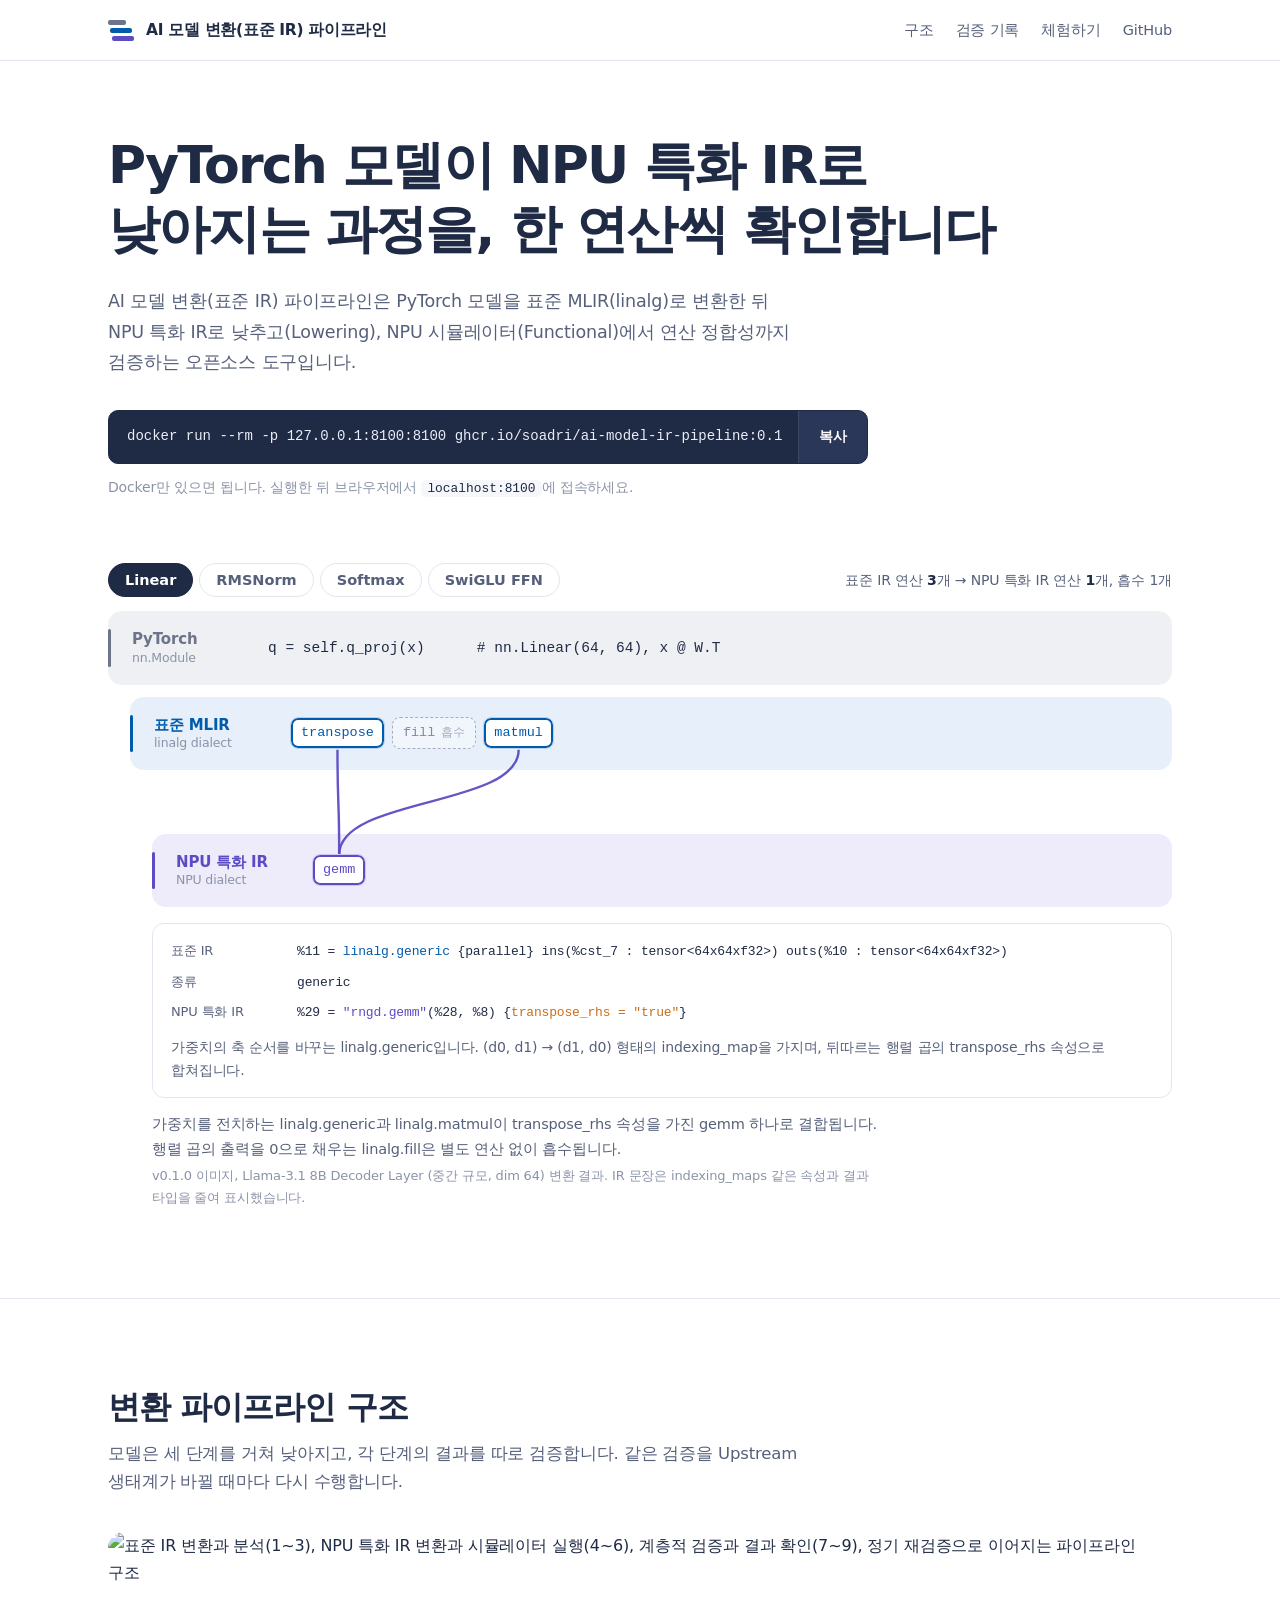
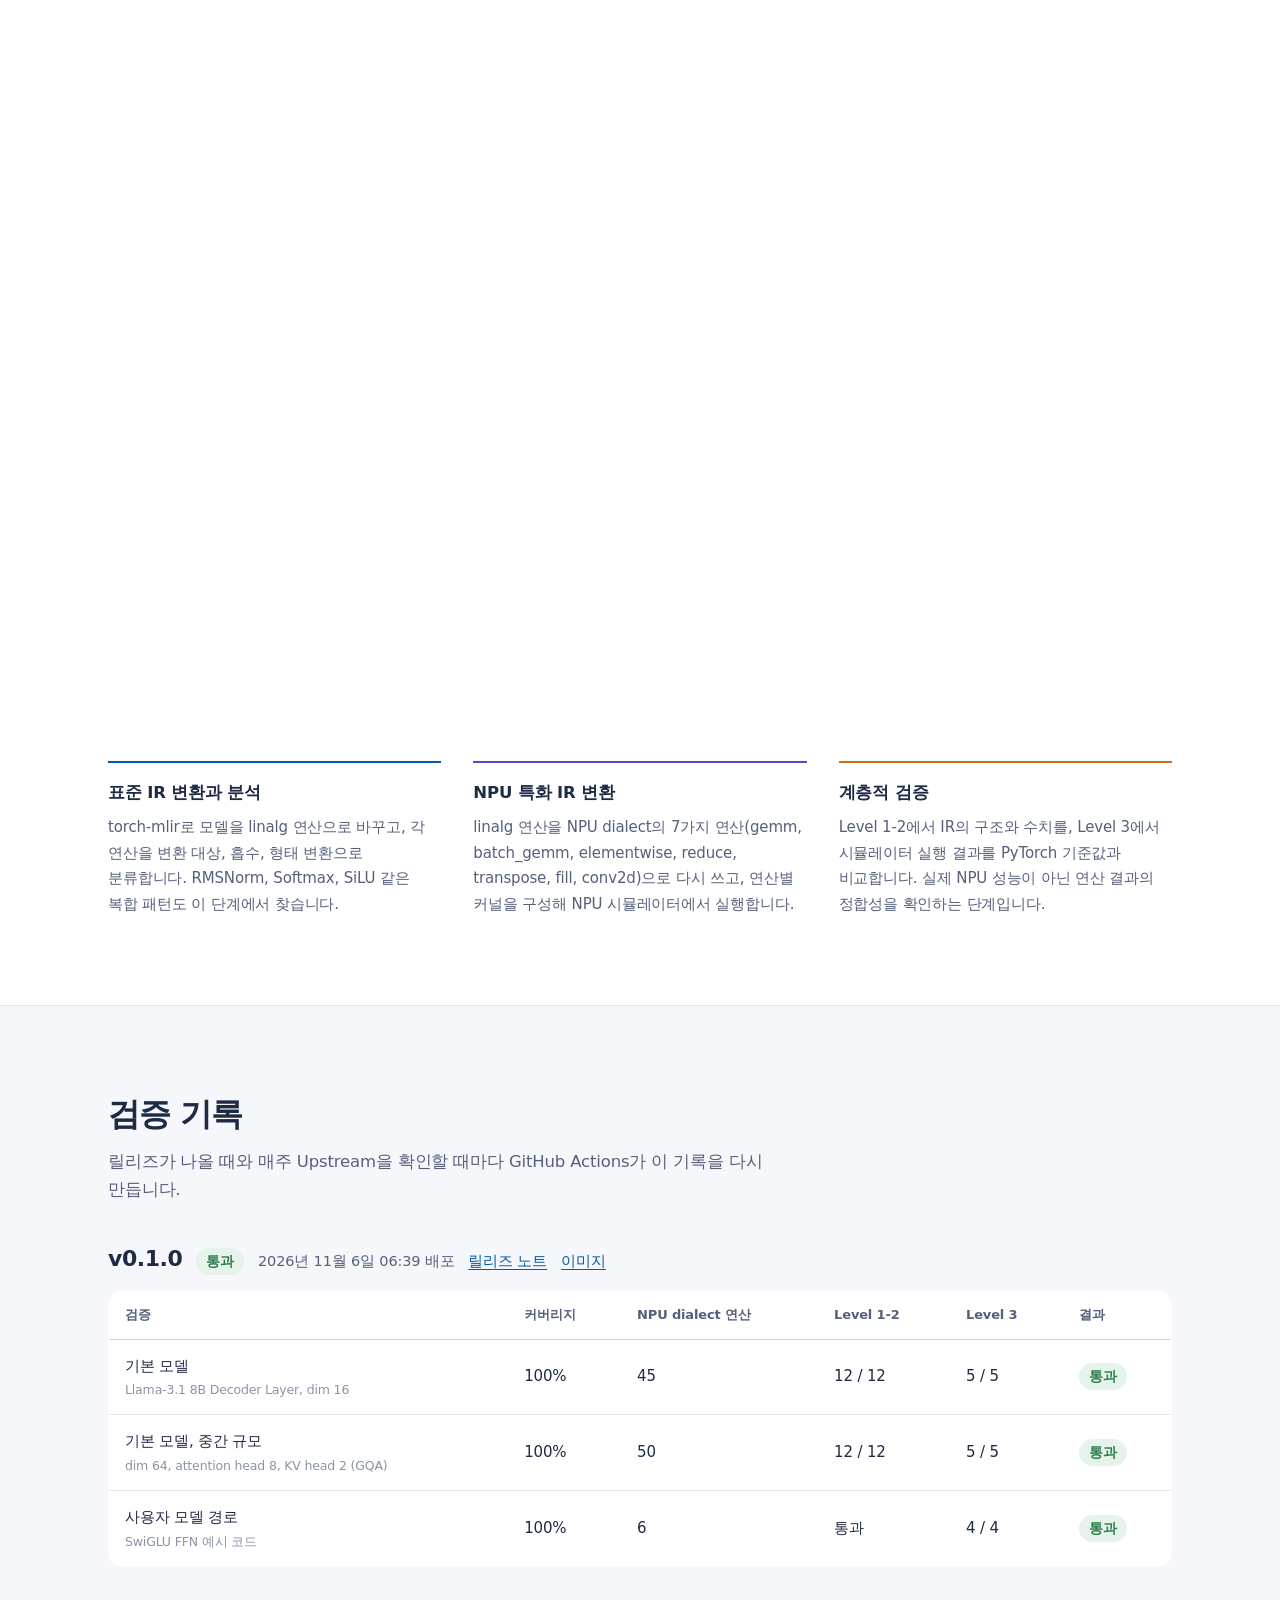
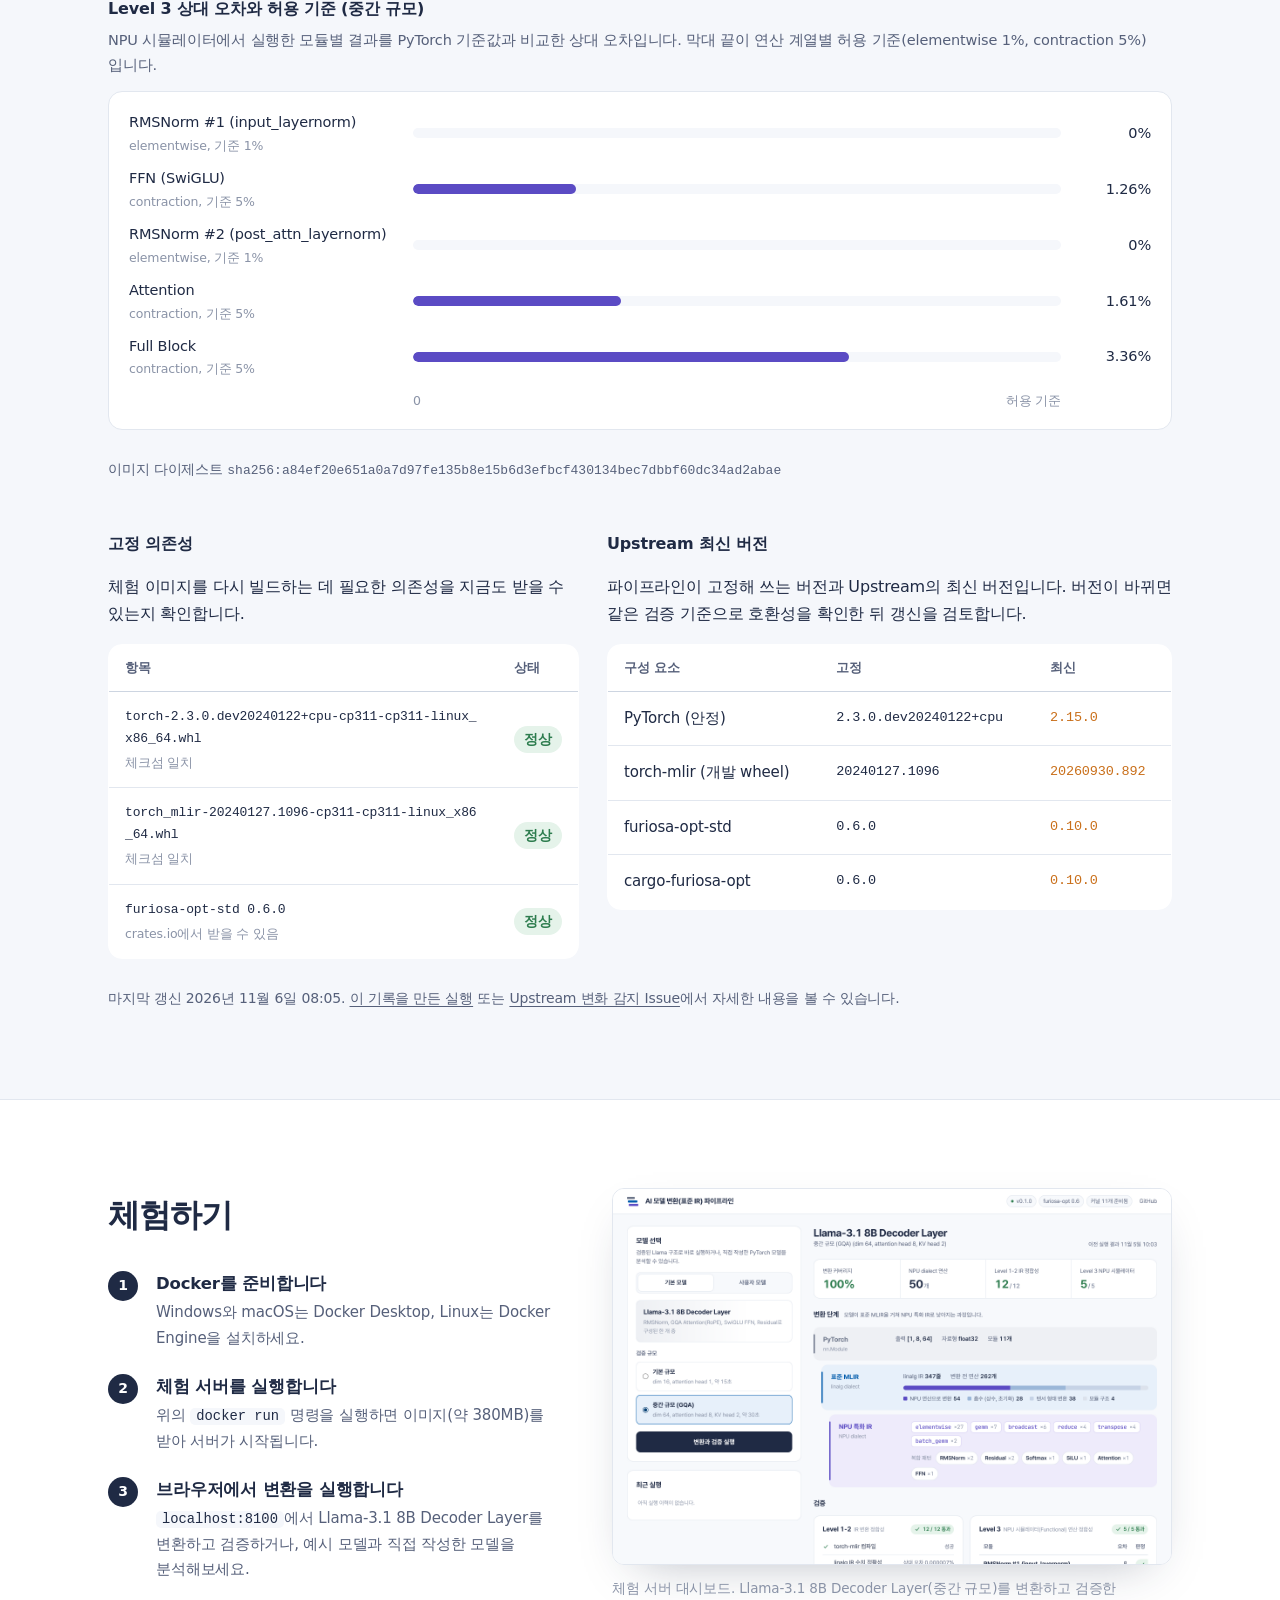
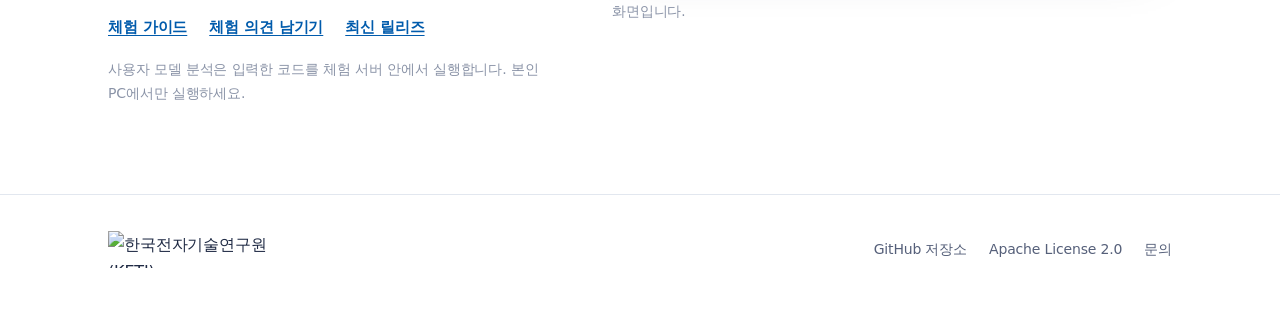
==== site/index.html @ 4dca3ca9 "소개 페이지: 변환 예시, 검증 기록 자동 갱신, Pages 배포 워크플로" ====
<!doctype html>
<html lang="ko">
<head>
  <meta charset="utf-8">
  <meta name="viewport" content="width=device-width, initial-scale=1">
  <title>AI 모델 변환(표준 IR) 파이프라인</title>
  <meta name="description" content="PyTorch 모델을 표준 MLIR을 거쳐 NPU 특화 IR로 낮추고(Lowering), NPU 시뮬레이터에서 연산 정합성까지 검증하는 오픈소스 파이프라인">
  <meta property="og:title" content="AI 모델 변환(표준 IR) 파이프라인">
  <meta property="og:description" content="PyTorch 모델이 NPU 특화 IR로 낮아지는 과정을, 한 연산씩 확인합니다.">
  <meta property="og:image" content="https://soadri.github.io/ai-model-ir-pipeline/assets/social-preview.png">
  <meta property="og:type" content="website">
  <link rel="icon" href="data:image/svg+xml,%3Csvg xmlns='http://www.w3.org/2000/svg' viewBox='0 0 32 32'%3E%3Crect x='3' y='6' width='20' height='5' rx='2' fill='%236B7488'/%3E%3Crect x='6' y='14' width='22' height='5' rx='2' fill='%23005BAC'/%3E%3Crect x='9' y='22' width='20' height='5' rx='2' fill='%235B4BC4'/%3E%3C/svg%3E">
  <link rel="stylesheet" href="site.css">
  <script type="module" src="site.js"></script>
</head>
<body>
  <a class="skip" href="#main">본문으로 건너뛰기</a>

  <header class="top">
    <div class="wrap top-in">
      <a class="brand" href="./" aria-label="AI 모델 변환(표준 IR) 파이프라인 첫 화면">
        <span class="mark" aria-hidden="true"><i></i><i></i><i></i></span>
        <span>AI 모델 변환(표준 IR) 파이프라인</span>
      </a>
      <nav aria-label="페이지 구성">
        <a href="#pipeline">구조</a>
        <a href="#record">검증 기록</a>
        <a href="#try">체험하기</a>
        <a href="https://github.com/soadri/ai-model-ir-pipeline">GitHub</a>
      </nav>
    </div>
  </header>

  <main id="main">
    <!-- 첫 화면 -->
    <section class="hero">
      <div class="wrap">
        <h1>PyTorch 모델이 NPU 특화 IR로<br class="br-wide"> 낮아지는 과정을, 한 연산씩 확인합니다</h1>
        <p class="lead">
          AI 모델 변환(표준 IR) 파이프라인은 PyTorch 모델을 표준 MLIR(linalg)로 변환한 뒤 NPU 특화 IR로 낮추고(Lowering),
          NPU 시뮬레이터(Functional)에서 연산 정합성까지 검증하는 오픈소스 도구입니다.
        </p>
        <div class="cmd" role="group" aria-label="체험 서버 실행 명령">
          <code id="run-cmd">docker run --rm -p 127.0.0.1:8100:8100 ghcr.io/soadri/ai-model-ir-pipeline:0.1</code>
          <button type="button" class="copy" data-copy="run-cmd">복사</button>
        </div>
        <p class="hint">Docker만 있으면 됩니다. 실행한 뒤 브라우저에서 <code>localhost:8100</code>에 접속하세요.</p>

        <figure class="lens" id="lens" aria-labelledby="lens-caption">
          <div class="lens-bar">
            <div class="lens-tabs" role="tablist" aria-label="변환 예시"></div>
            <span class="lens-count" aria-live="polite"></span>
          </div>
          <div class="stratum slate">
            <div class="s-name">PyTorch<small>nn.Module</small></div>
            <pre class="s-code" id="lens-pytorch"></pre>
          </div>
          <div class="pair">
            <div class="stratum blue">
              <div class="s-name">표준 MLIR<small>linalg dialect</small></div>
              <div class="chips" id="lens-linalg"></div>
            </div>
            <svg class="links" id="lens-links" aria-hidden="true"></svg>
            <div class="stratum violet">
              <div class="s-name">NPU 특화 IR<small>NPU dialect</small></div>
              <div class="chips" id="lens-npu"></div>
            </div>
          </div>
          <div class="detail" id="lens-detail" aria-live="polite"></div>
          <figcaption id="lens-caption">
            <span id="lens-note"></span>
            <span class="source" id="lens-source"></span>
          </figcaption>
        </figure>
      </div>
    </section>

    <!-- 구조 -->
    <section class="band" id="pipeline">
      <div class="wrap">
        <div class="head">
          <h2>변환 파이프라인 구조</h2>
          <p>모델은 세 단계를 거쳐 낮아지고, 각 단계의 결과를 따로 검증합니다. 같은 검증을 Upstream 생태계가 바뀔 때마다 다시 수행합니다.</p>
        </div>
        <img class="arch" src="assets/architecture.svg" width="1200" height="890"
             alt="표준 IR 변환과 분석(1~3), NPU 특화 IR 변환과 시뮬레이터 실행(4~6), 계층적 검증과 결과 확인(7~9), 정기 재검증으로 이어지는 파이프라인 구조">
        <dl class="steps3">
          <div>
            <dt>표준 IR 변환과 분석</dt>
            <dd>torch-mlir로 모델을 linalg 연산으로 바꾸고, 각 연산을 변환 대상, 흡수, 형태 변환으로 분류합니다. RMSNorm, Softmax, SiLU 같은 복합 패턴도 이 단계에서 찾습니다.</dd>
          </div>
          <div>
            <dt>NPU 특화 IR 변환</dt>
            <dd>linalg 연산을 NPU dialect의 7가지 연산(gemm, batch_gemm, elementwise, reduce, transpose, fill, conv2d)으로 다시 쓰고, 연산별 커널을 구성해 NPU 시뮬레이터에서 실행합니다.</dd>
          </div>
          <div>
            <dt>계층적 검증</dt>
            <dd>Level 1-2에서 IR의 구조와 수치를, Level 3에서 시뮬레이터 실행 결과를 PyTorch 기준값과 비교합니다. 실제 NPU 성능이 아닌 연산 결과의 정합성을 확인하는 단계입니다.</dd>
          </div>
        </dl>
      </div>
    </section>

    <!-- 검증 기록 -->
    <section class="band record" id="record">
      <div class="wrap">
        <div class="head">
          <h2>검증 기록</h2>
          <p id="record-intro">릴리즈가 나올 때와 매주 Upstream을 확인할 때마다 GitHub Actions가 이 기록을 다시 만듭니다.</p>
        </div>
        <div id="record-body"><p class="loading">검증 기록을 불러오는 중입니다.</p></div>
      </div>
    </section>

    <!-- 체험하기 -->
    <section class="band" id="try">
      <div class="wrap try">
        <div class="try-text">
          <h2>체험하기</h2>
          <ol class="howto">
            <li>
              <b>Docker를 준비합니다</b>
              <span>Windows와 macOS는 Docker Desktop, Linux는 Docker Engine을 설치하세요.</span>
            </li>
            <li>
              <b>체험 서버를 실행합니다</b>
              <span>위의 <code>docker run</code> 명령을 실행하면 이미지(약 380MB)를 받아 서버가 시작됩니다.</span>
            </li>
            <li>
              <b>브라우저에서 변환을 실행합니다</b>
              <span><code>localhost:8100</code>에서 Llama-3.1 8B Decoder Layer를 변환하고 검증하거나, 예시 모델과 직접 작성한 모델을 분석해보세요.</span>
            </li>
          </ol>
          <p class="links-row">
            <a href="https://github.com/soadri/ai-model-ir-pipeline/blob/main/docs/GUIDE.md">체험 가이드</a>
            <a href="https://github.com/soadri/ai-model-ir-pipeline/issues/new?template=feedback.yml">체험 의견 남기기</a>
            <a href="https://github.com/soadri/ai-model-ir-pipeline/releases/latest">최신 릴리즈</a>
          </p>
          <p class="note">사용자 모델 분석은 입력한 코드를 체험 서버 안에서 실행합니다. 본인 PC에서만 실행하세요.</p>
        </div>
        <figure class="shot">
          <img src="assets/dashboard.png" width="1280" height="860" loading="lazy"
               alt="체험 서버 대시보드: Llama-3.1 8B Decoder Layer 변환 결과와 Level 1-2, Level 3 검증 결과">
          <figcaption>체험 서버 대시보드. Llama-3.1 8B Decoder Layer(중간 규모)를 변환하고 검증한 화면입니다.</figcaption>
        </figure>
      </div>
    </section>
  </main>

  <footer class="foot">
    <div class="wrap foot-in">
      <img src="assets/keti-logo.png" width="180" height="42" alt="한국전자기술연구원(KETI)">
      <p>
        <a href="https://github.com/soadri/ai-model-ir-pipeline">GitHub 저장소</a>
        <a href="https://github.com/soadri/ai-model-ir-pipeline/blob/main/LICENSE">Apache License 2.0</a>
        <a href="https://github.com/soadri/ai-model-ir-pipeline/issues">문의</a>
      </p>
    </div>
  </footer>
</body>
</html>
---- site/site.css ----
/* AI 모델 변환(표준 IR) 파이프라인 — 소개 페이지
   색 체계는 README 배너·구조도·대시보드와 같습니다.
   PyTorch: slate / 표준 MLIR: blue / NPU 특화 IR: violet / 강조·검증: amber */

@font-face {
  font-family: "Pretendard";
  src: url("fonts/PretendardVariable.woff2") format("woff2-variations");
  font-weight: 100 900;
  font-display: swap;
}
@font-face {
  font-family: "JetBrains Mono";
  src: url("fonts/jetbrains-mono-latin-400-normal.woff2") format("woff2");
  font-weight: 400;
  font-display: swap;
}
@font-face {
  font-family: "JetBrains Mono";
  src: url("fonts/jetbrains-mono-latin-500-normal.woff2") format("woff2");
  font-weight: 500;
  font-display: swap;
}

:root {
  --paper: #FFFFFF;
  --wash: #F5F7FB;
  --line: #E2E7EF;
  --line-2: #CDD5E1;
  --ink: #1F2A44;
  --sub: #56607A;
  --muted: #8A93A7;

  --slate: #6B7488;   --slate-t: #EEF0F4;
  --blue: #005BAC;    --blue-t: #E7F0FA;   --blue-l: #B9D1EC;
  --violet: #5B4BC4;  --violet-t: #EEEBFB; --violet-l: #CEC6F3;
  --amber: #C96F1A;   --amber-t: #FBEBDA;
  --green: #2E7D4F;   --green-t: #E5F3EA;
  --red: #B42318;     --red-t: #FDECEA;

  --sans: "Pretendard", "Apple SD Gothic Neo", "Malgun Gothic", "Noto Sans KR", system-ui, sans-serif;
  --mono: "JetBrains Mono", ui-monospace, "SF Mono", Menlo, Consolas, monospace;

  --wrap: 1120px;
}

* { box-sizing: border-box; }
html { scroll-behavior: smooth; -webkit-text-size-adjust: 100%; }
@media (prefers-reduced-motion: reduce) { html { scroll-behavior: auto; } }
body {
  margin: 0;
  background: var(--paper);
  color: var(--ink);
  font: 400 16px/1.7 var(--sans);
  letter-spacing: -0.01em;
  word-break: keep-all;
}
code, pre { font-family: var(--mono); letter-spacing: 0; word-break: normal; }
a { color: var(--blue); text-underline-offset: 3px; }
:focus-visible { outline: 2px solid var(--blue); outline-offset: 3px; border-radius: 4px; }
img { max-width: 100%; height: auto; }

.wrap { max-width: var(--wrap); margin: 0 auto; padding: 0 28px; }
.skip { position: absolute; left: -999px; top: 8px; background: var(--ink); color: #fff; padding: 8px 12px; border-radius: 6px; z-index: 10; }
.skip:focus { left: 12px; }

/* ── 상단 ─────────────────────────────────────────────────────── */
.top { position: sticky; top: 0; z-index: 5; background: rgba(255, 255, 255, .92); backdrop-filter: blur(8px); border-bottom: 1px solid var(--line); }
.top-in { display: flex; align-items: center; justify-content: space-between; gap: 20px; height: 60px; }
.brand { display: flex; align-items: center; gap: 12px; color: var(--ink); text-decoration: none; font-weight: 700; font-size: 15.5px; letter-spacing: -0.02em; }
.mark { display: grid; gap: 3px; width: 26px; }
.mark i { display: block; height: 5px; border-radius: 2px; }
.mark i:nth-child(1) { width: 18px; background: var(--slate); }
.mark i:nth-child(2) { width: 22px; margin-left: 2px; background: var(--blue); }
.mark i:nth-child(3) { width: 22px; margin-left: 4px; background: var(--violet); }
.top nav { display: flex; gap: 22px; font-size: 14.5px; }
.top nav a { color: var(--sub); text-decoration: none; }
.top nav a:hover { color: var(--ink); }
@media (max-width: 760px) {
  .top nav a:not(:last-child) { display: none; }
  .brand span:last-child { font-size: 14px; }
}

/* ── 첫 화면 ─────────────────────────────────────────────────── */
.hero { padding: 72px 0 88px; }
.hero h1 {
  margin: 0;
  font-size: clamp(30px, 4.6vw, 52px);
  line-height: 1.24;
  font-weight: 700;
  letter-spacing: -0.035em;
  max-width: 20em;
}
.lead { margin: 24px 0 0; max-width: 40em; font-size: 17.5px; color: var(--sub); line-height: 1.75; }

.cmd {
  display: flex; align-items: center; gap: 0;
  margin: 32px 0 0; max-width: 760px;
  border: 1px solid var(--ink); border-radius: 10px; background: var(--ink); overflow: hidden;
}
.cmd code {
  flex: 1; min-width: 0; padding: 14px 18px;
  color: #E9EEF7; font-size: 14px; white-space: nowrap; overflow-x: auto;
}
.copy {
  flex: none; align-self: stretch; padding: 0 20px; border: 0; border-left: 1px solid #3A4766;
  background: #2A3758; color: #fff; font: 600 14px var(--sans); cursor: pointer;
}
.copy:hover { background: #34436B; }
.copy[data-done] { background: var(--green); }
.hint { margin: 12px 0 0; font-size: 14px; color: var(--muted); }
.hint code, .howto code, .steps3 code { font-size: .92em; background: var(--wash); padding: 1px 6px; border-radius: 5px; color: var(--ink); }

/* 변환 예시 */
.lens { margin: 64px 0 0; }
.lens-bar { display: flex; align-items: center; justify-content: space-between; gap: 16px; flex-wrap: wrap; margin-bottom: 14px; }
.lens-tabs { display: flex; gap: 6px; flex-wrap: wrap; }
.lens-tabs button {
  border: 1px solid var(--line); background: var(--paper); color: var(--sub);
  padding: 8px 16px; border-radius: 999px; font: 600 14.5px var(--sans); cursor: pointer;
}
.lens-tabs button:hover { border-color: var(--line-2); color: var(--ink); }
.lens-tabs button[aria-selected="true"] { background: var(--ink); border-color: var(--ink); color: #fff; }
.lens-count { font-size: 14px; color: var(--sub); }
.lens-count b { color: var(--ink); font-weight: 700; }

.stratum {
  position: relative;
  display: grid; grid-template-columns: 118px minmax(0, 1fr); gap: 18px; align-items: center;
  padding: 18px 20px 18px 24px; border-radius: 14px;
}
.stratum::before { content: ""; position: absolute; left: 0; top: 18px; bottom: 18px; width: 3px; border-radius: 2px; }
.stratum.slate { background: var(--slate-t); }
.stratum.slate::before { background: var(--slate); }
.stratum.blue { background: var(--blue-t); margin-left: 22px; }
.stratum.blue::before { background: var(--blue); }
.stratum.violet { background: var(--violet-t); margin-left: 44px; }
.stratum.violet::before { background: var(--violet); }
.s-name { font-weight: 700; font-size: 15px; line-height: 1.35; }
.s-name small { display: block; font-weight: 400; font-size: 12.5px; color: var(--muted); }
.slate .s-name { color: var(--slate); }
.blue .s-name { color: var(--blue); }
.violet .s-name { color: var(--violet); }
.s-code { margin: 0; font-size: 14.5px; color: var(--ink); white-space: pre-wrap; word-break: break-word; }

.pair { position: relative; display: grid; gap: 64px; margin-top: 12px; }
.lens > .stratum.slate + .pair { margin-top: 12px; }
.links { position: absolute; inset: 0; width: 100%; height: 100%; pointer-events: none; overflow: visible; z-index: 1; }
.links path { fill: none; stroke: var(--violet); stroke-opacity: .32; stroke-width: 1.6; transition: stroke-opacity .15s, stroke-width .15s; }
.links path.on { stroke-opacity: .95; stroke-width: 2.4; }
.links.drawing path { stroke-dasharray: var(--len); stroke-dashoffset: var(--len); animation: draw .9s cubic-bezier(.3, .7, .2, 1) forwards; }
@keyframes draw { to { stroke-dashoffset: 0; } }
@media (prefers-reduced-motion: reduce) { .links.drawing path { animation: none; stroke-dasharray: none; } }

.chips { display: flex; flex-wrap: wrap; gap: 7px; position: relative; z-index: 2; }
.chip {
  display: inline-flex; align-items: baseline; gap: 6px;
  padding: 7px 10px; border-radius: 8px; border: 1px solid transparent;
  font: 500 13.5px/1.2 var(--mono); cursor: pointer; background: var(--paper); white-space: nowrap;
  transition: border-color .12s, box-shadow .12s;
}
.blue .chip { color: var(--blue); border-color: var(--blue-l); }
.violet .chip { color: var(--violet); border-color: var(--violet-l); }
.chip em { font-style: normal; font-size: 11.5px; color: var(--muted); font-family: var(--sans); }
.chip.absorbed { color: var(--sub); border-style: dashed; border-color: var(--muted); background: rgba(255, 255, 255, .55); }
.chip.on { box-shadow: 0 0 0 2px currentColor inset; }
.chip.dim { opacity: .35; }
.chip.absorbed.dim { opacity: .7; }

.detail {
  margin: 16px 0 0 44px; padding: 16px 18px; border-radius: 12px;
  background: var(--paper); border: 1px solid var(--line); min-height: 96px;
  display: grid; grid-template-columns: 110px minmax(0, 1fr); gap: 8px 16px; align-items: baseline;
}
.detail dt { font-size: 13px; color: var(--sub); }
.detail dd { margin: 0; font: 13px/1.6 var(--mono); color: var(--ink); overflow-x: auto; white-space: nowrap; }
.detail dd .k-l { color: var(--blue); font-weight: 500; }
.detail dd .k-n { color: var(--violet); font-weight: 500; }
.detail dd .k-a { color: var(--amber); }
.detail .why { grid-column: 1 / -1; font: 14px/1.6 var(--sans); color: var(--sub); margin: 4px 0 0; white-space: normal; }

.lens figcaption { margin: 14px 0 0 44px; font-size: 14.5px; color: var(--sub); line-height: 1.7; max-width: 52em; }
.lens figcaption .source { display: block; margin-top: 4px; font-size: 13px; color: var(--muted); }

@media (max-width: 760px) {
  .hero { padding: 48px 0 56px; }
  .stratum { grid-template-columns: minmax(0, 1fr); gap: 10px; }
  .stratum.blue, .stratum.violet, .detail, .lens figcaption { margin-left: 0; }
  .pair { gap: 18px; }
  .links { display: none; }
  .detail { grid-template-columns: minmax(0, 1fr); }
}

/* ── 공통 구획 ─────────────────────────────────────────────────── */
.band { padding: 88px 0; border-top: 1px solid var(--line); }
.band.record { background: var(--wash); }
.head { max-width: 44em; margin-bottom: 36px; }
.head h2 { margin: 0; font-size: clamp(24px, 3vw, 32px); letter-spacing: -0.03em; line-height: 1.3; }
.head p { margin: 12px 0 0; color: var(--sub); font-size: 16.5px; }
.head p a { color: var(--sub); }

/* 구조 */
.arch { display: block; width: 100%; border-radius: 16px; }
.steps3 { display: grid; grid-template-columns: repeat(3, minmax(0, 1fr)); gap: 32px; margin: 40px 0 0; }
.steps3 div { border-top: 2px solid var(--line); padding-top: 16px; }
.steps3 div:nth-child(1) { border-color: var(--blue); }
.steps3 div:nth-child(2) { border-color: var(--violet); }
.steps3 div:nth-child(3) { border-color: var(--amber); }
.steps3 dt { font-weight: 700; font-size: 16.5px; }
.steps3 dd { margin: 8px 0 0; color: var(--sub); font-size: 15px; }
@media (max-width: 860px) { .steps3 { grid-template-columns: minmax(0, 1fr); gap: 24px; } }

/* 검증 기록 */
.loading { color: var(--muted); }
.rel-head { display: flex; align-items: baseline; gap: 14px; flex-wrap: wrap; margin-bottom: 14px; }
.rel-head h3 { margin: 0; font-size: 22px; letter-spacing: -0.02em; }
.rel-head .meta { color: var(--sub); font-size: 14.5px; }
.rel-head a { font-size: 14.5px; }
.ok, .ng { display: inline-flex; align-items: center; gap: 5px; font-weight: 600; font-size: 13.5px; padding: 2px 10px; border-radius: 999px; white-space: nowrap; }
.ok { color: var(--green); background: var(--green-t); }
.ng { color: var(--red); background: var(--red-t); }

.ledger { width: 100%; border-collapse: collapse; background: var(--paper); border: 1px solid var(--line); border-radius: 14px; overflow: hidden; font-size: 15px; }
.ledger th { text-align: left; font-weight: 600; font-size: 13px; color: var(--sub); padding: 12px 16px; border-bottom: 1px solid var(--line-2); background: var(--paper); white-space: nowrap; }
.ledger td { padding: 14px 16px; border-bottom: 1px solid var(--line); vertical-align: middle; }
.ledger tr:last-child td { border-bottom: 0; }
.ledger td.n { font-variant-numeric: tabular-nums; white-space: nowrap; }
.ledger td small { display: block; color: var(--muted); font-size: 12.5px; }
.table-scroll { overflow-x: auto; border-radius: 14px; }

.tol { margin: 28px 0 0; }
.tol h4, .up h4 { margin: 0 0 6px; font-size: 16px; }
.tol > p, .up > p { margin: 0 0 14px; color: var(--sub); font-size: 14.5px; }
.tol-rows { display: grid; gap: 10px; background: var(--paper); border: 1px solid var(--line); border-radius: 14px; padding: 18px 20px; }
.tol-row { display: grid; grid-template-columns: 270px minmax(0, 1fr) 76px; gap: 14px; align-items: center; font-size: 14.5px; }
.tol-row .bar { position: relative; height: 10px; border-radius: 5px; background: var(--wash); overflow: hidden; }
.tol-row .bar span { position: absolute; inset: 0 auto 0 0; border-radius: 5px; background: var(--violet); }
.tol-row .bar span.elementwise { background: var(--blue); }
.tol-row .v { text-align: right; font-variant-numeric: tabular-nums; color: var(--ink); }
.tol-row .name small { display: block; color: var(--muted); font-size: 12.5px; }
.tol-scale { display: grid; grid-template-columns: 270px minmax(0, 1fr) 76px; gap: 14px; font-size: 12.5px; color: var(--muted); }
.tol-scale span:nth-child(2) { display: flex; justify-content: space-between; }
@media (max-width: 680px) { .tol-row, .tol-scale { grid-template-columns: minmax(0, 1fr) 64px; } .tol-row .bar, .tol-scale span:nth-child(2) { grid-column: 1 / -1; grid-row: 2; } .tol-scale span:first-child, .tol-scale span:last-child { display: none; } }

.up { display: grid; grid-template-columns: minmax(0, 1fr) minmax(0, 1.2fr); gap: 28px; margin: 48px 0 0; }
@media (max-width: 900px) { .up { grid-template-columns: minmax(0, 1fr); } }
.up .ledger td:first-child { font-family: var(--mono); font-size: 13px; word-break: break-all; }
.up .ledger td:first-child small { font-family: var(--sans); word-break: keep-all; margin-top: 2px; }
.up .ledger td.st { width: 1%; white-space: nowrap; }
.up .ledger td.ver { font-family: var(--mono); font-size: 13.5px; }
.up .ledger td.newer { color: var(--amber); }
.stamp { margin: 28px 0 0; font-size: 14px; color: var(--sub); }
.stamp a { color: var(--sub); }

.older { margin: 28px 0 0; font-size: 14.5px; }
.older summary { cursor: pointer; color: var(--sub); }

/* 체험하기 */
.try { display: grid; grid-template-columns: minmax(0, 1fr) minmax(0, 1.25fr); gap: 56px; align-items: start; }
@media (max-width: 960px) { .try { grid-template-columns: minmax(0, 1fr); } }
.try h2 { margin: 0 0 28px; font-size: clamp(24px, 3vw, 32px); letter-spacing: -0.03em; }
.howto { list-style: none; counter-reset: step; margin: 0; padding: 0; display: grid; gap: 22px; }
.howto li { counter-increment: step; display: grid; grid-template-columns: 34px 1fr; gap: 2px 14px; }
.howto li::before {
  content: counter(step); grid-row: span 2;
  width: 30px; height: 30px; border-radius: 50%; background: var(--ink); color: #fff;
  display: grid; place-items: center; font-weight: 700; font-size: 14px; margin-top: 1px;
}
.howto b { font-size: 16.5px; }
.howto span { color: var(--sub); font-size: 15px; }
.links-row { display: flex; gap: 22px; flex-wrap: wrap; margin: 32px 0 0; font-weight: 600; font-size: 15px; }
.note { margin: 18px 0 0; font-size: 14px; color: var(--muted); }
.shot { margin: 0; }
.shot img { display: block; border-radius: 12px; border: 1px solid var(--line); box-shadow: 0 18px 48px -24px rgba(31, 42, 68, .35); }
.shot figcaption { margin-top: 12px; font-size: 13.5px; color: var(--muted); }

/* 아래 */
.foot { border-top: 1px solid var(--line); padding: 36px 0 48px; }
.foot-in { display: flex; align-items: center; justify-content: space-between; gap: 20px; flex-wrap: wrap; }
.foot img { width: 160px; }
.foot p { margin: 0; display: flex; gap: 22px; flex-wrap: wrap; font-size: 14px; }
.foot a { color: var(--sub); text-decoration: none; }
.foot a:hover { color: var(--ink); text-decoration: underline; }

.stamp code { word-break: break-all; font-size: 13px; }
@media (max-width: 760px) { .br-wide { display: none; } }
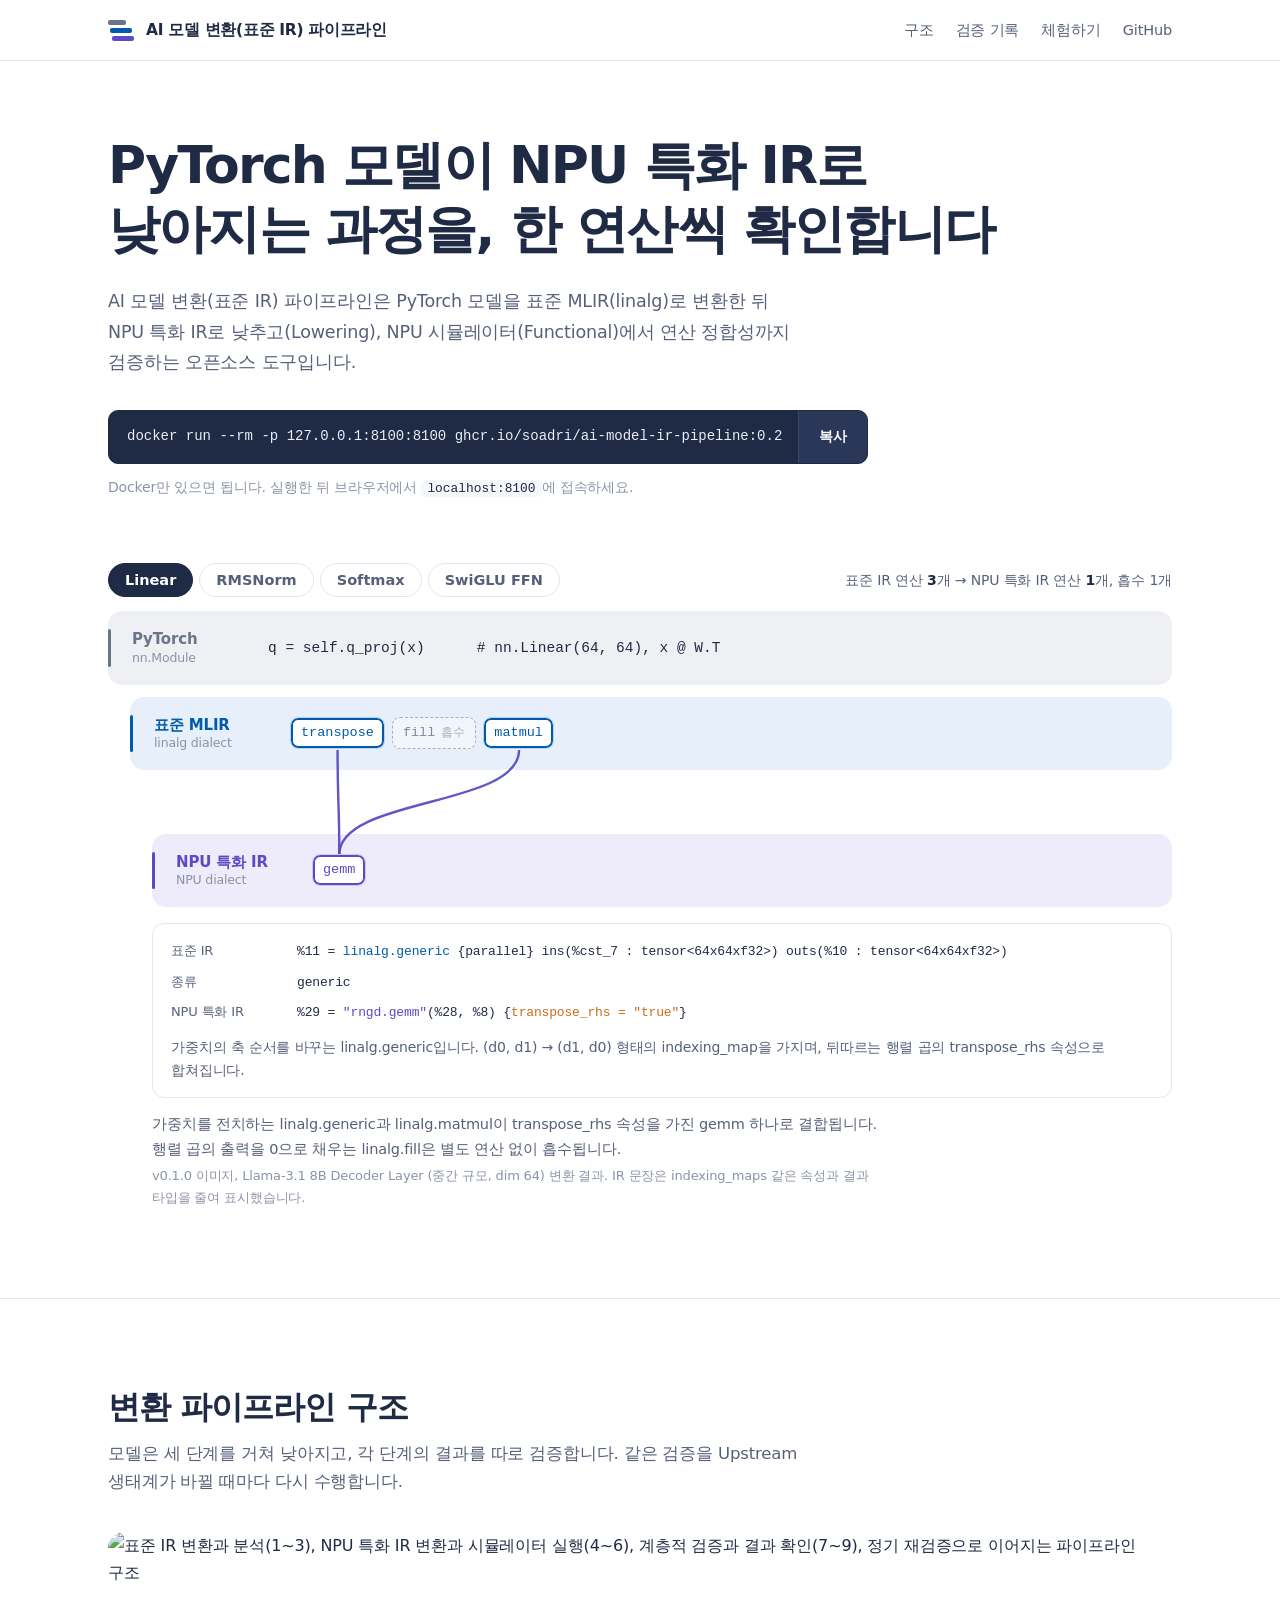
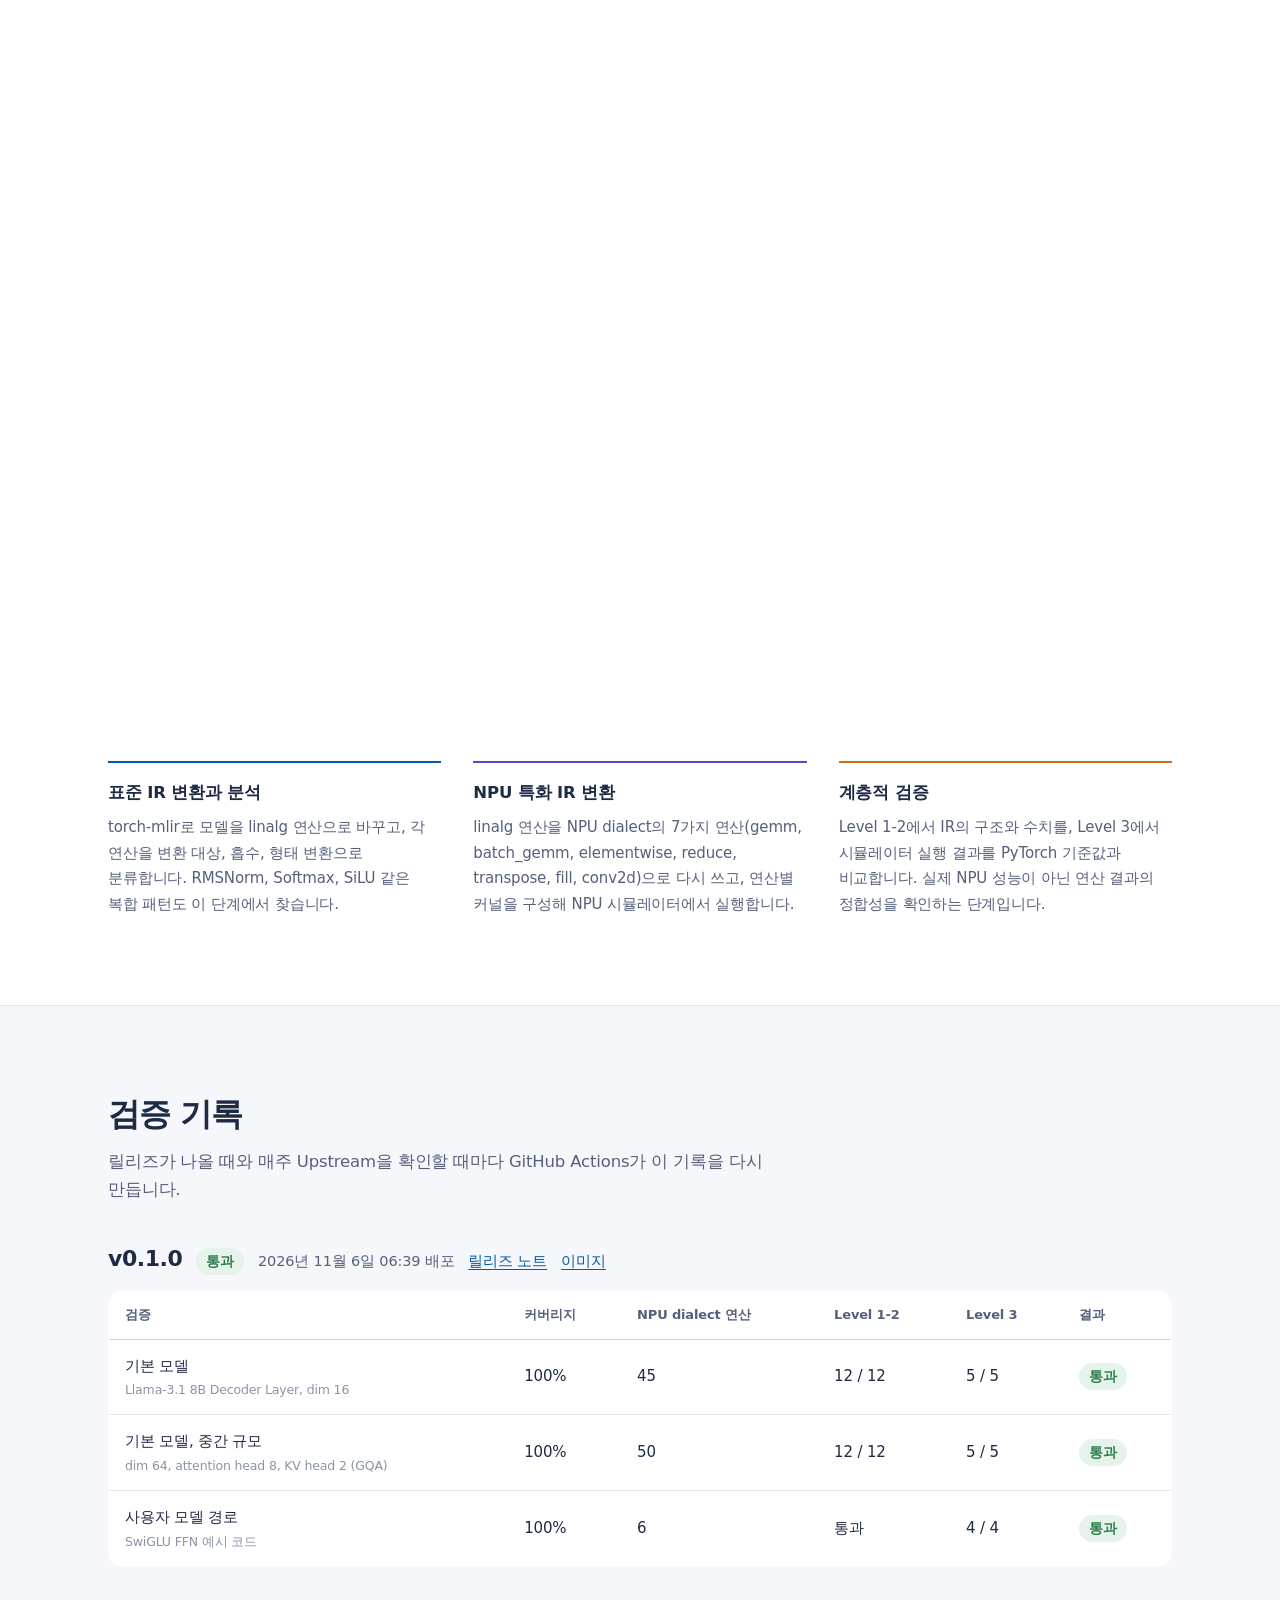
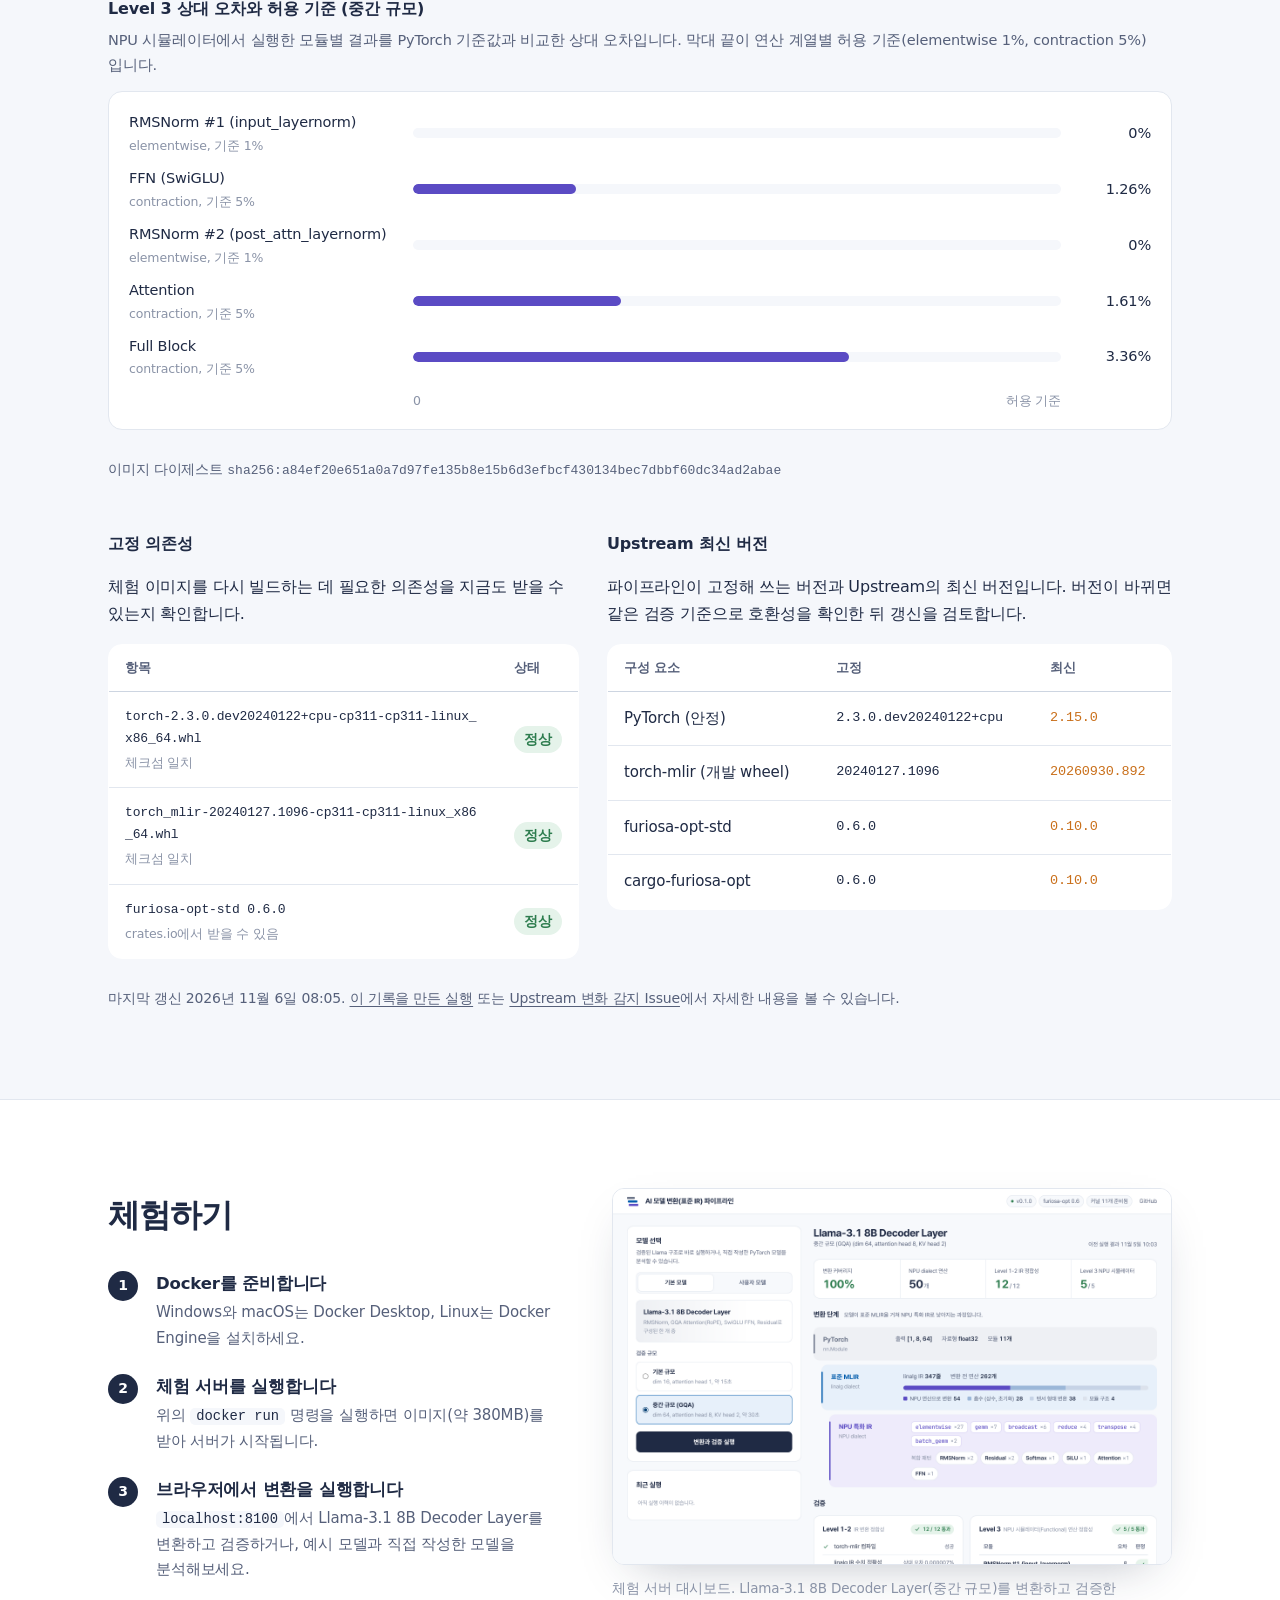
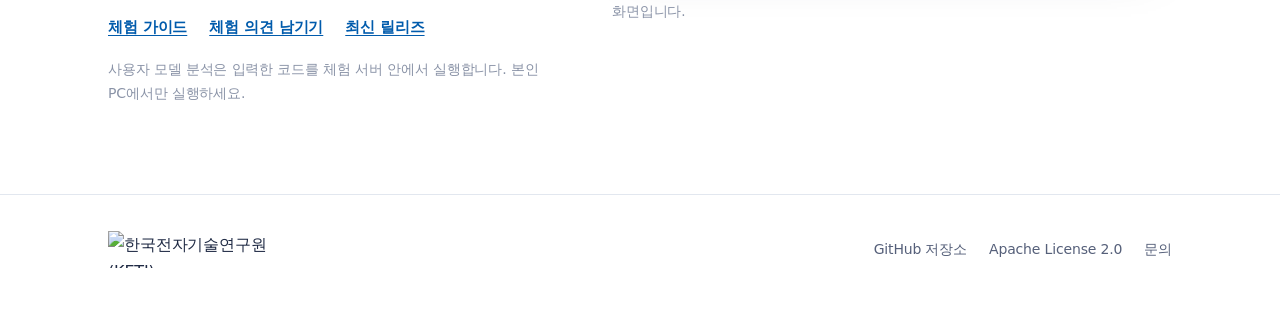
==== commit a9c3652b: "v0.2.0: 부호 반전(negf) 변환, IR 화면 모델 구성 일치, 이미지 안내 태그 0.2" ====
--- a/site/index.html
+++ b/site/index.html
@@ -41,7 +41,7 @@
           NPU 시뮬레이터(Functional)에서 연산 정합성까지 검증하는 오픈소스 도구입니다.
         </p>
         <div class="cmd" role="group" aria-label="체험 서버 실행 명령">
-          <code id="run-cmd">docker run --rm -p 127.0.0.1:8100:8100 ghcr.io/soadri/ai-model-ir-pipeline:0.1</code>
+          <code id="run-cmd">docker run --rm -p 127.0.0.1:8100:8100 ghcr.io/soadri/ai-model-ir-pipeline:0.2</code>
           <button type="button" class="copy" data-copy="run-cmd">복사</button>
         </div>
         <p class="hint">Docker만 있으면 됩니다. 실행한 뒤 브라우저에서 <code>localhost:8100</code>에 접속하세요.</p>
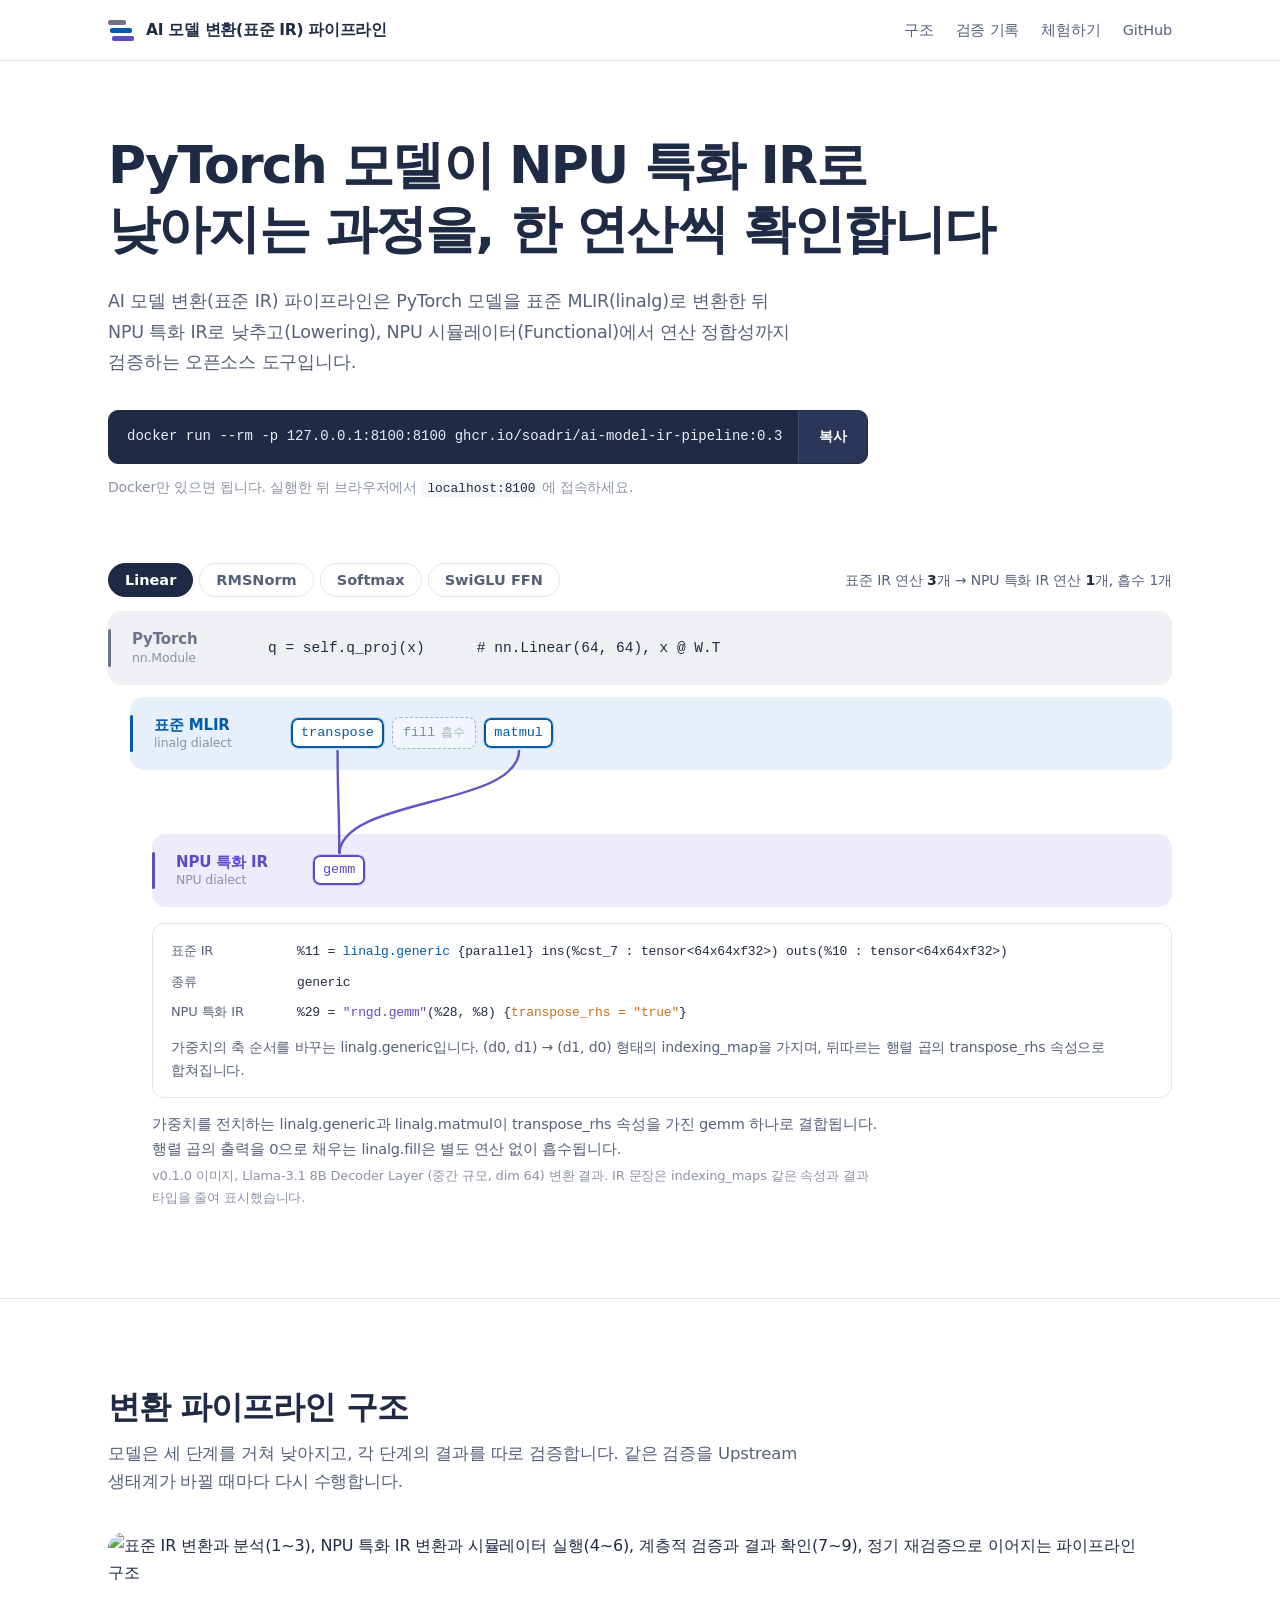
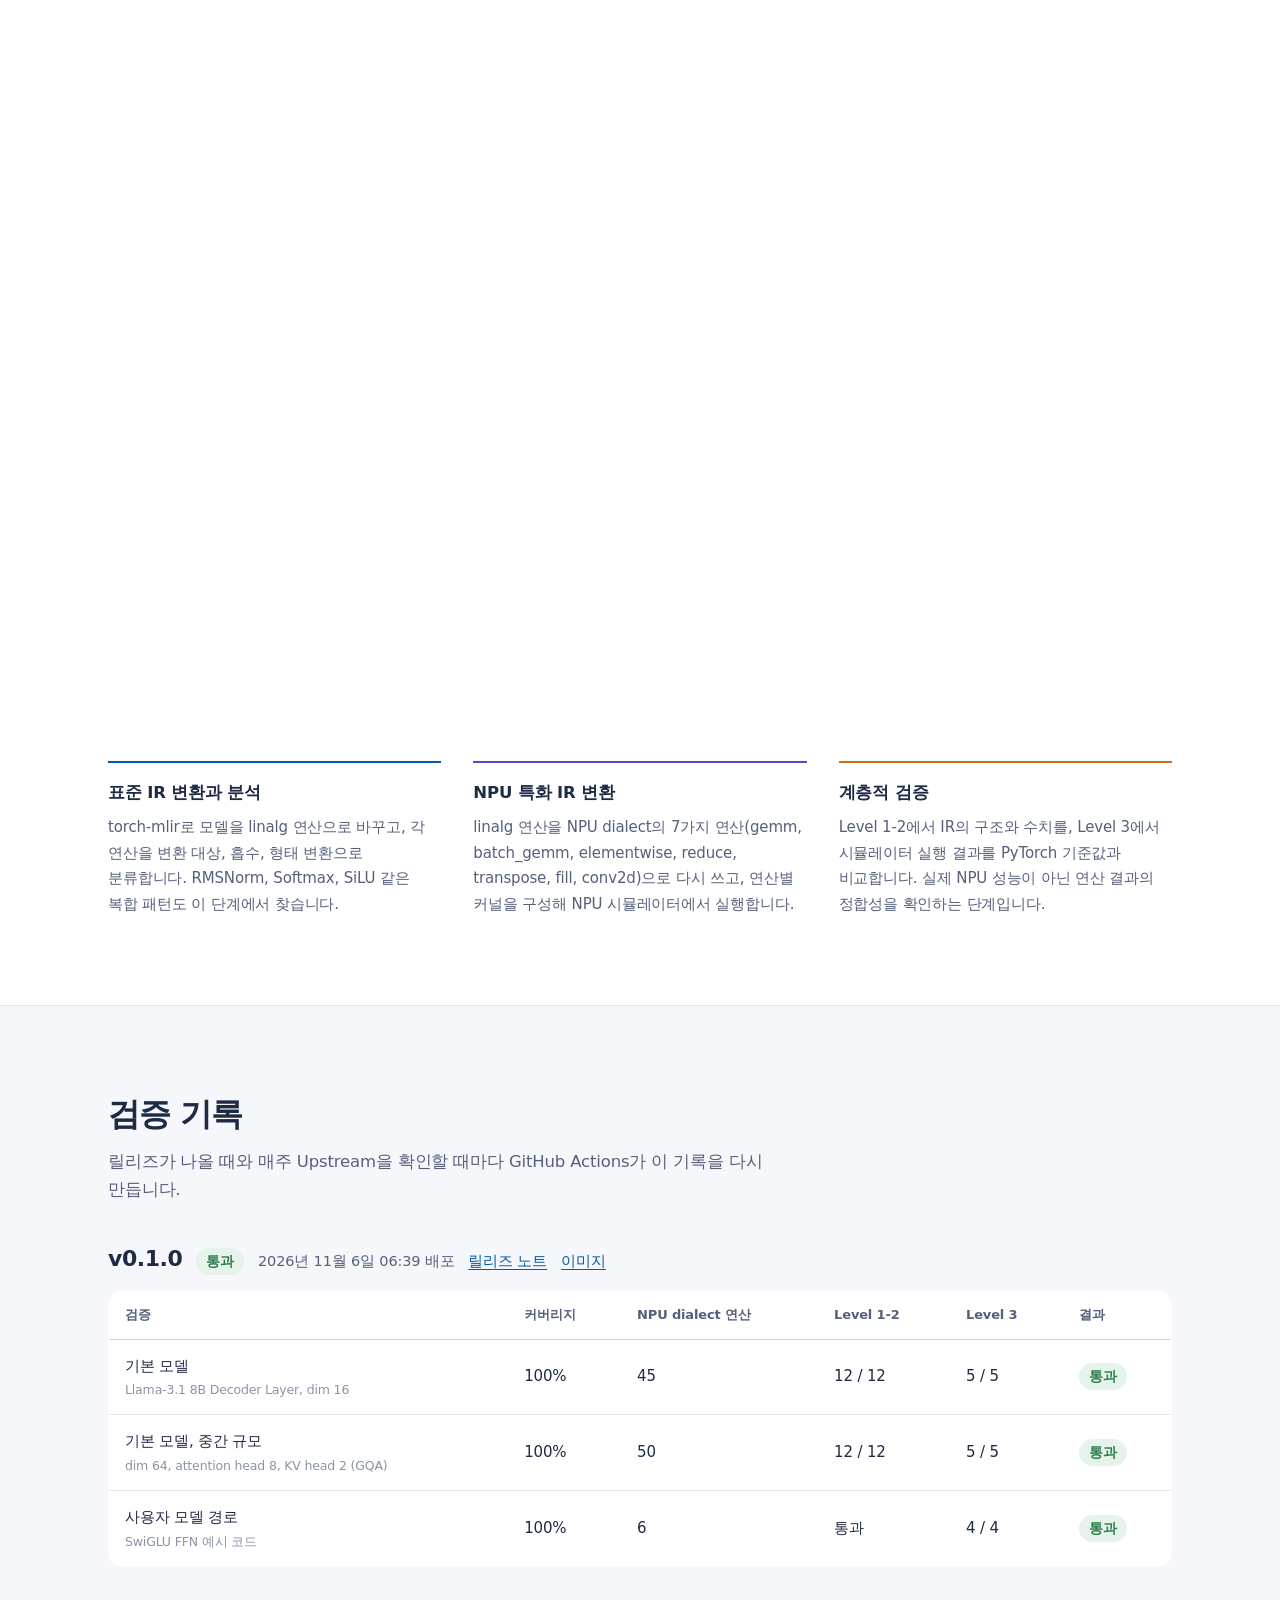
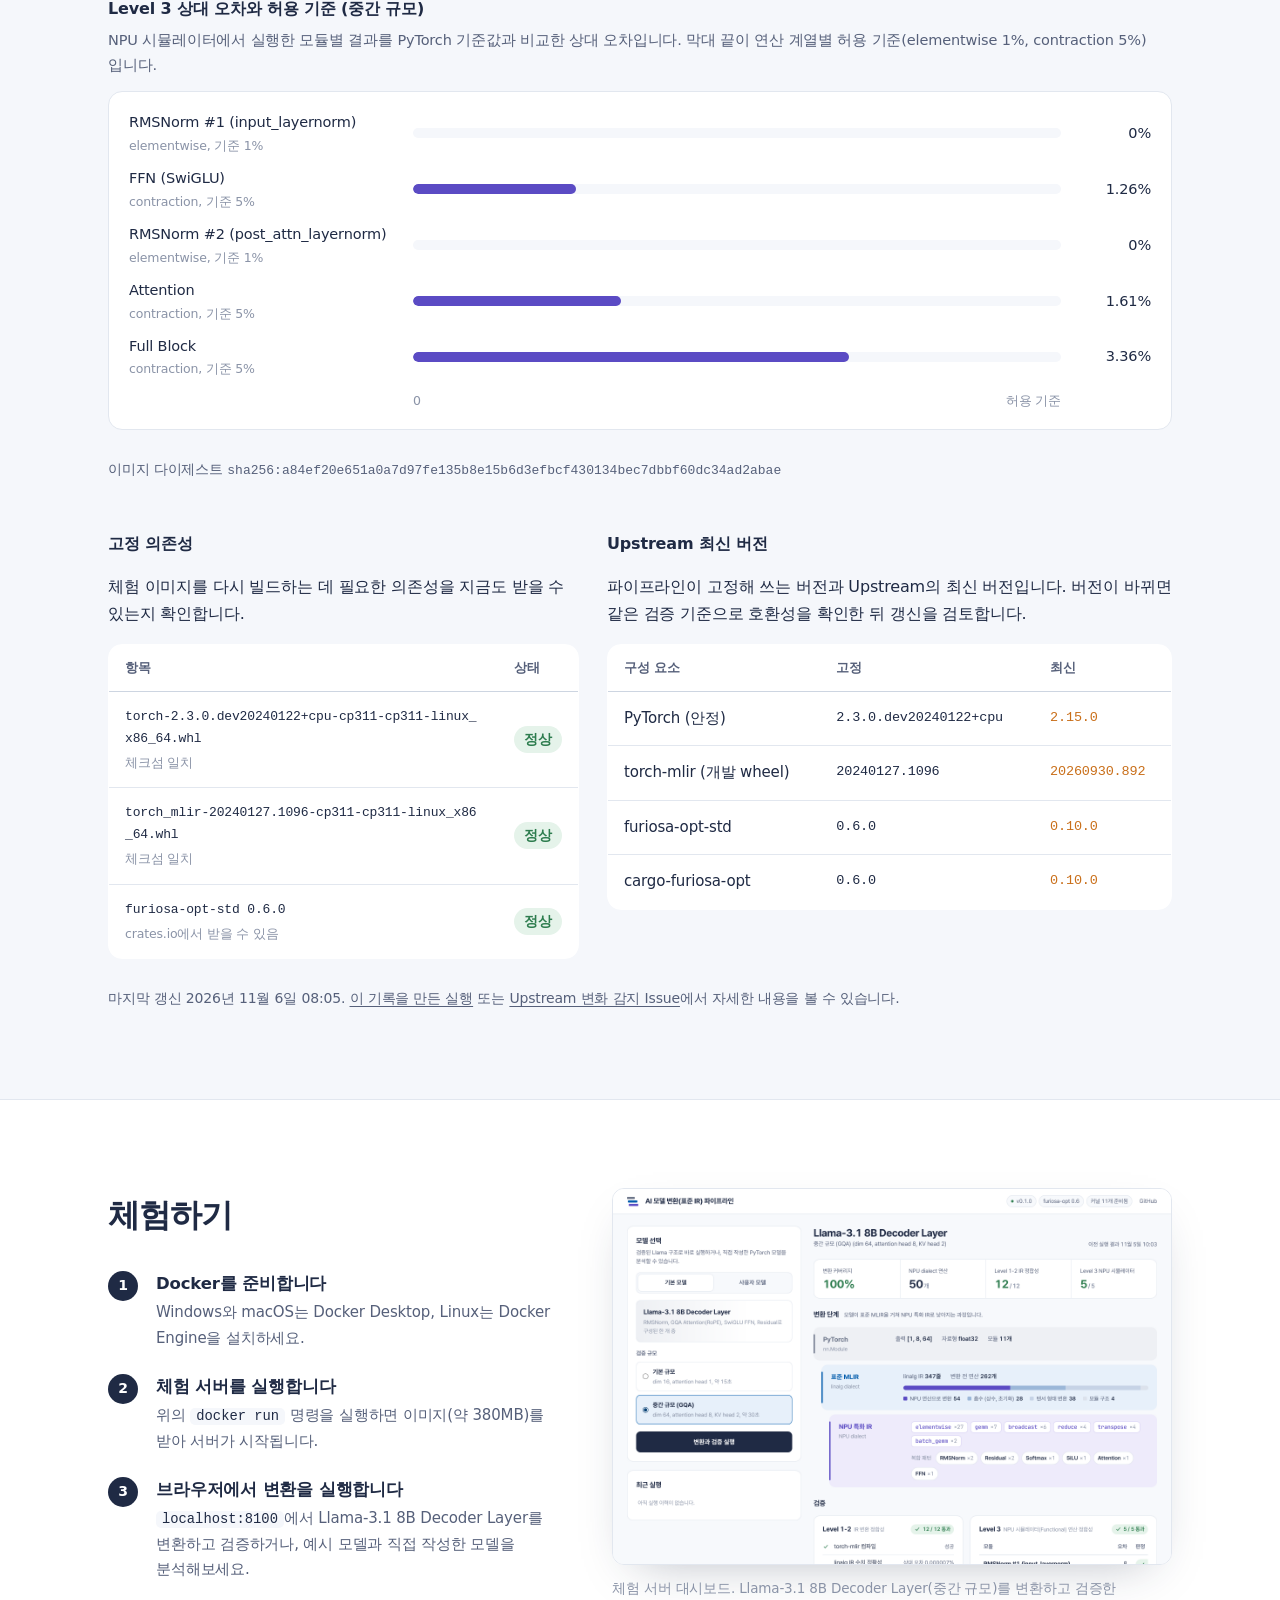
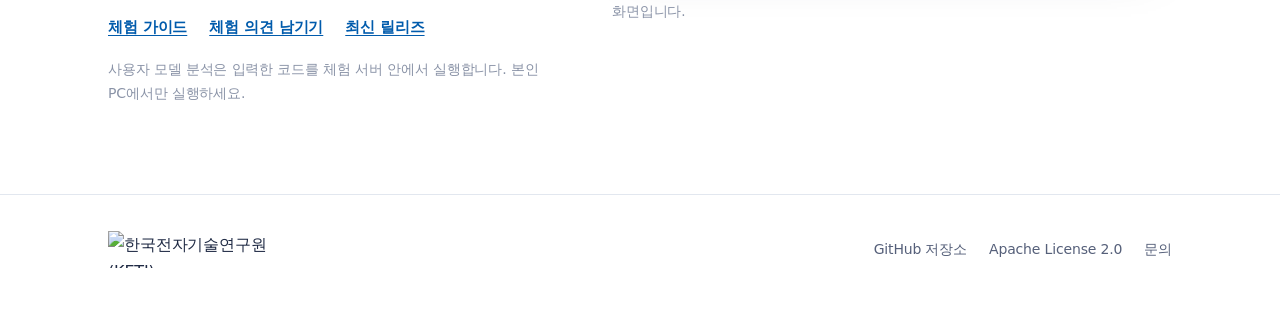
==== commit 9b9182e3: "v0.3.0: 변환 규칙 화면, 사용자 모델 변환 접근 토큰(선택), 이미지 안내 태그 0.3" ====
--- a/site/index.html
+++ b/site/index.html
@@ -41,7 +41,7 @@
           NPU 시뮬레이터(Functional)에서 연산 정합성까지 검증하는 오픈소스 도구입니다.
         </p>
         <div class="cmd" role="group" aria-label="체험 서버 실행 명령">
-          <code id="run-cmd">docker run --rm -p 127.0.0.1:8100:8100 ghcr.io/soadri/ai-model-ir-pipeline:0.2</code>
+          <code id="run-cmd">docker run --rm -p 127.0.0.1:8100:8100 ghcr.io/soadri/ai-model-ir-pipeline:0.3</code>
           <button type="button" class="copy" data-copy="run-cmd">복사</button>
         </div>
         <p class="hint">Docker만 있으면 됩니다. 실행한 뒤 브라우저에서 <code>localhost:8100</code>에 접속하세요.</p>
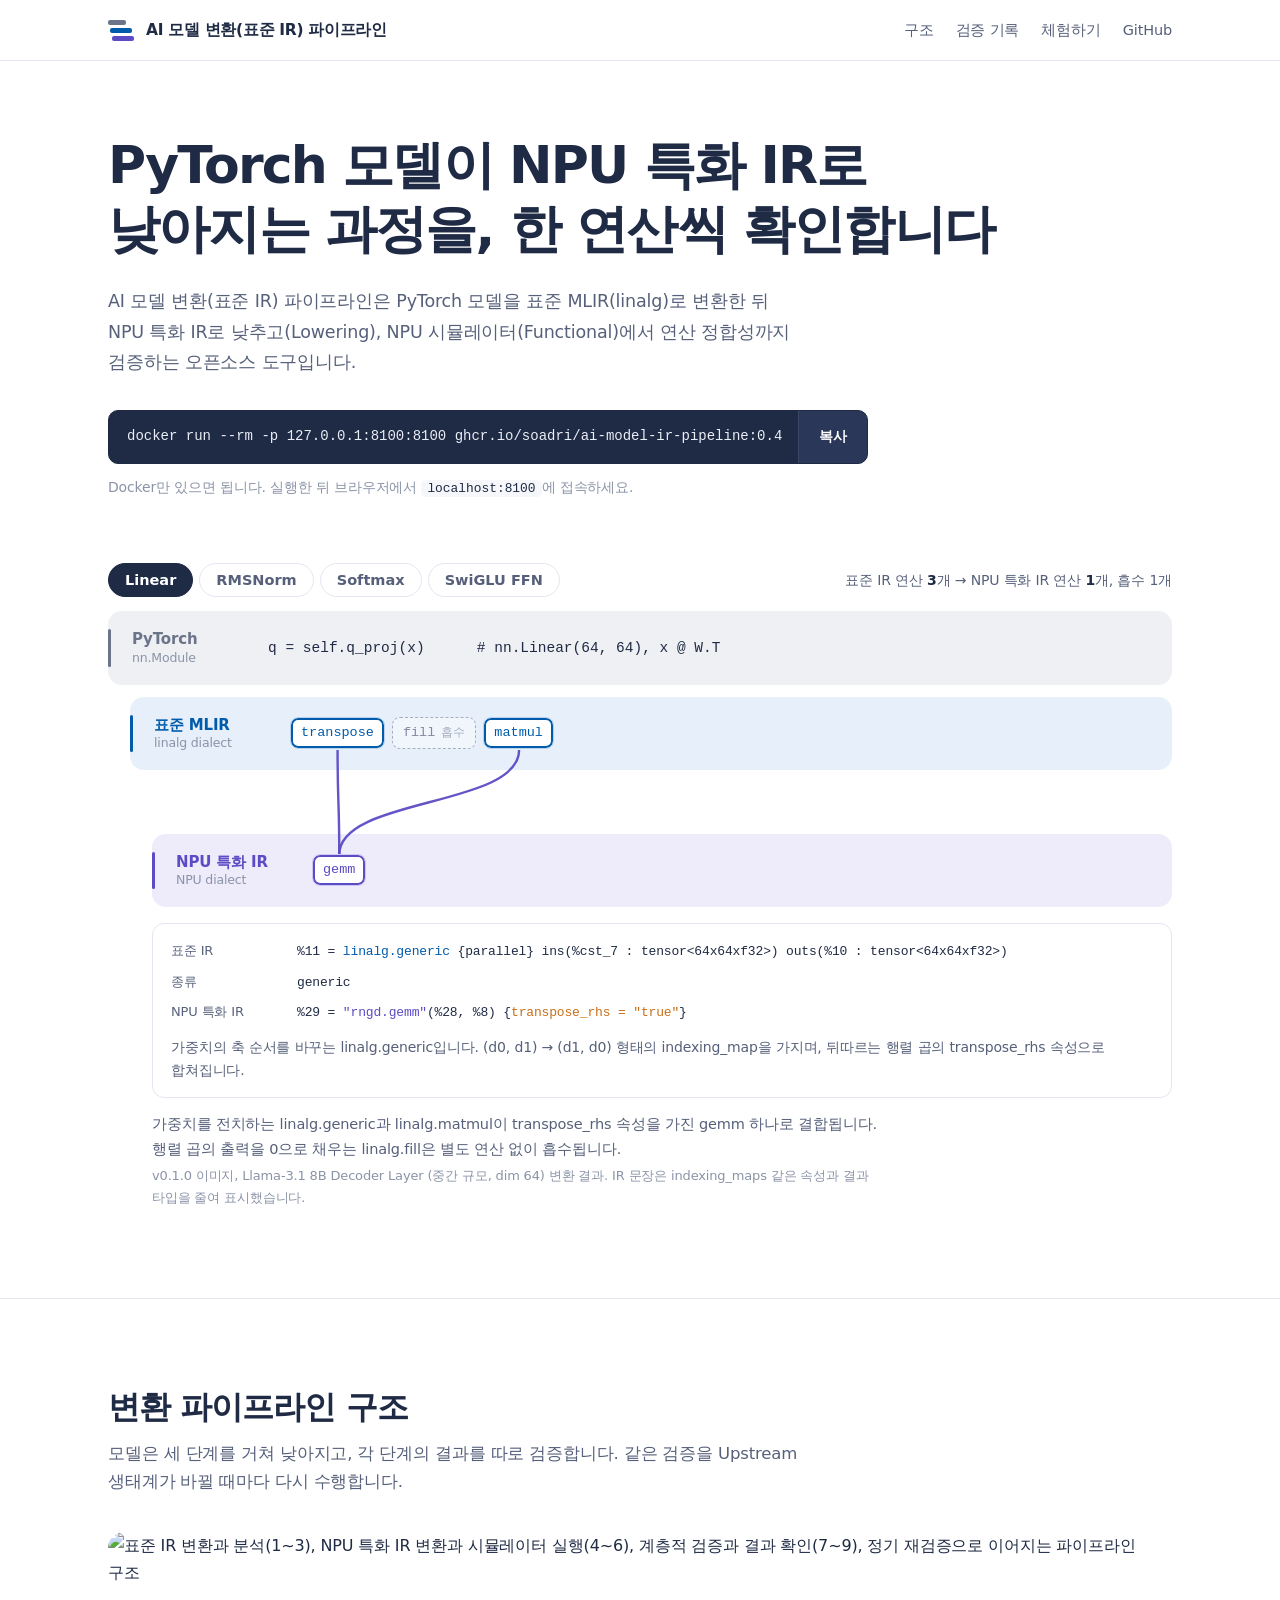
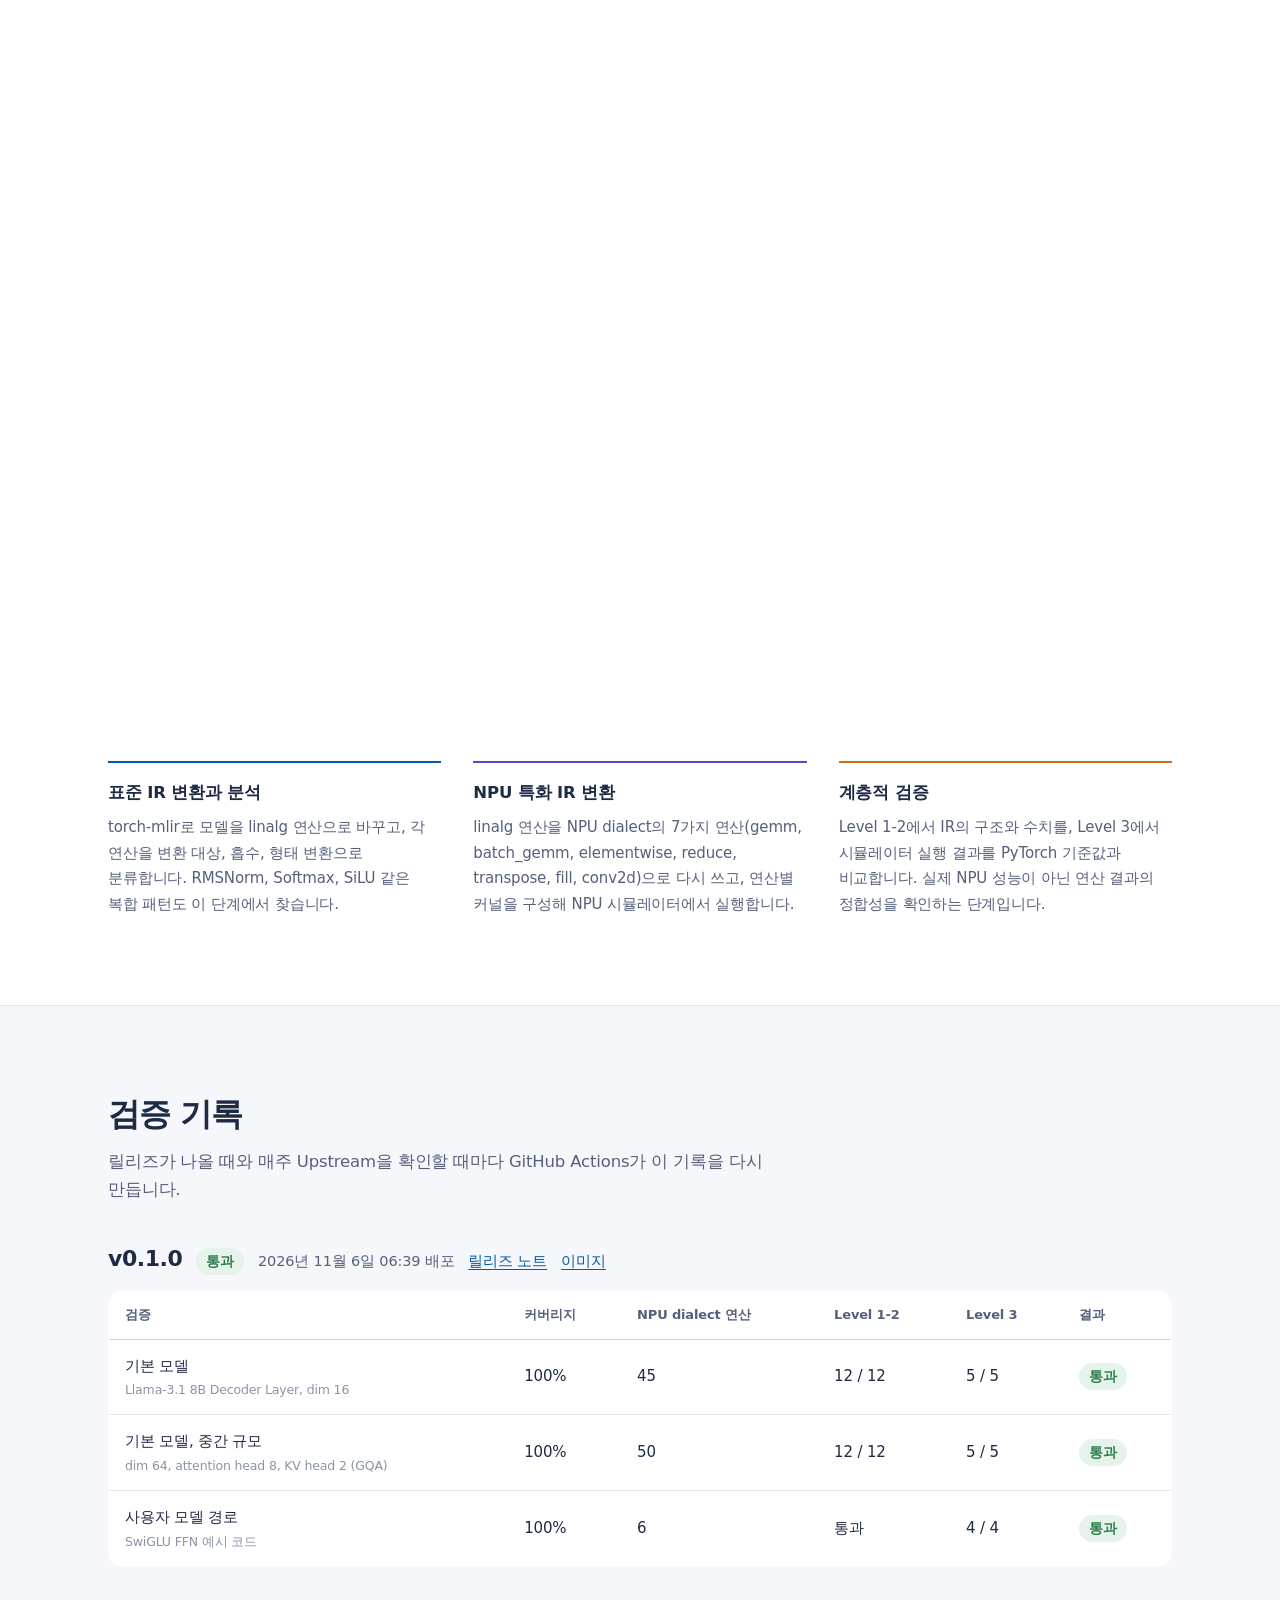
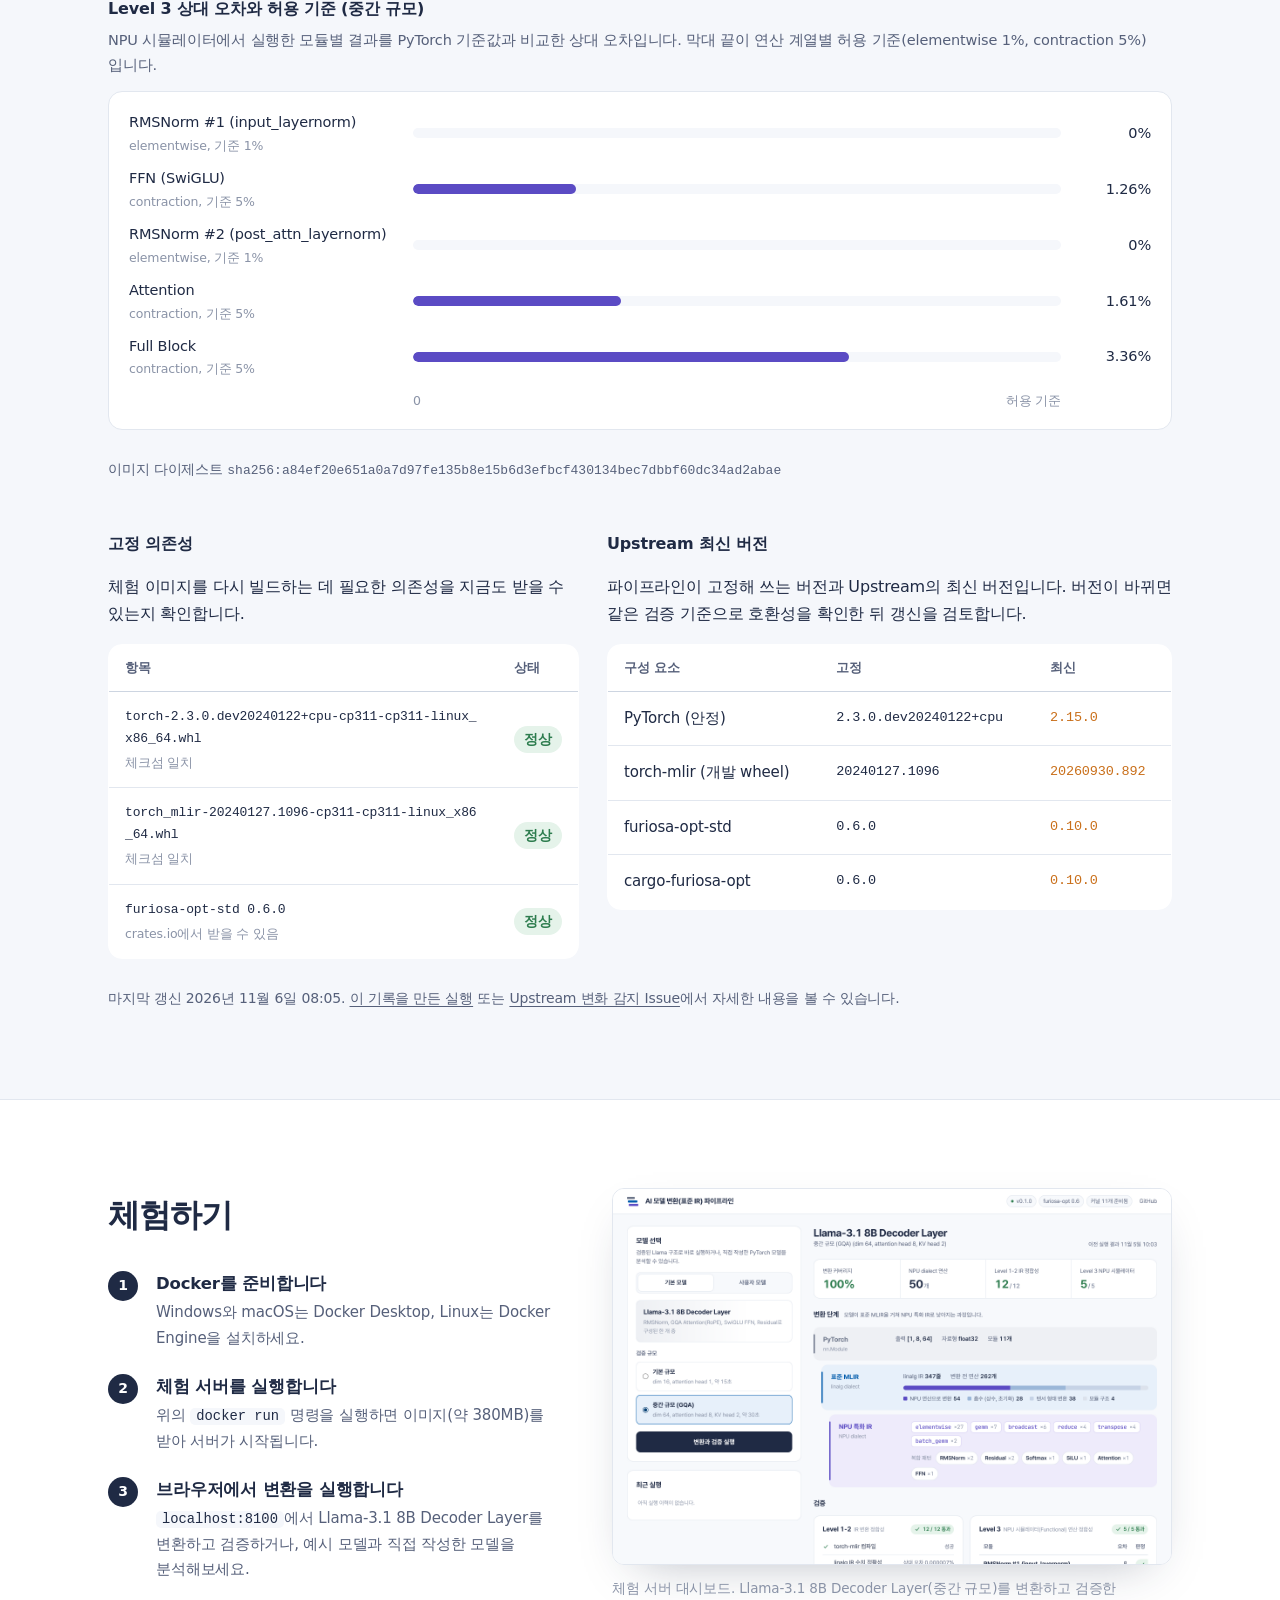
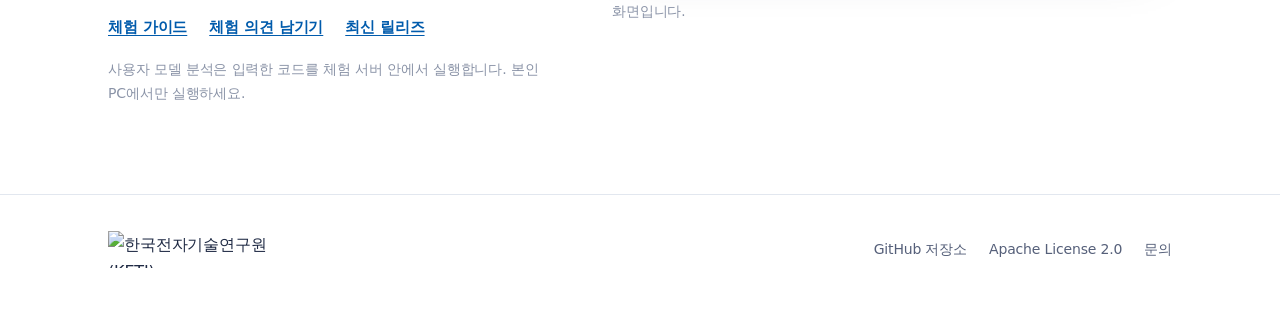
==== commit d1ca0e20: "v0.4.0: NPU 시뮬레이터 furiosa-opt 0.10.0으로 갱신, 이미지 안내 태그 0.4" ====
--- a/site/index.html
+++ b/site/index.html
@@ -41,7 +41,7 @@
           NPU 시뮬레이터(Functional)에서 연산 정합성까지 검증하는 오픈소스 도구입니다.
         </p>
         <div class="cmd" role="group" aria-label="체험 서버 실행 명령">
-          <code id="run-cmd">docker run --rm -p 127.0.0.1:8100:8100 ghcr.io/soadri/ai-model-ir-pipeline:0.3</code>
+          <code id="run-cmd">docker run --rm -p 127.0.0.1:8100:8100 ghcr.io/soadri/ai-model-ir-pipeline:0.4</code>
           <button type="button" class="copy" data-copy="run-cmd">복사</button>
         </div>
         <p class="hint">Docker만 있으면 됩니다. 실행한 뒤 브라우저에서 <code>localhost:8100</code>에 접속하세요.</p>
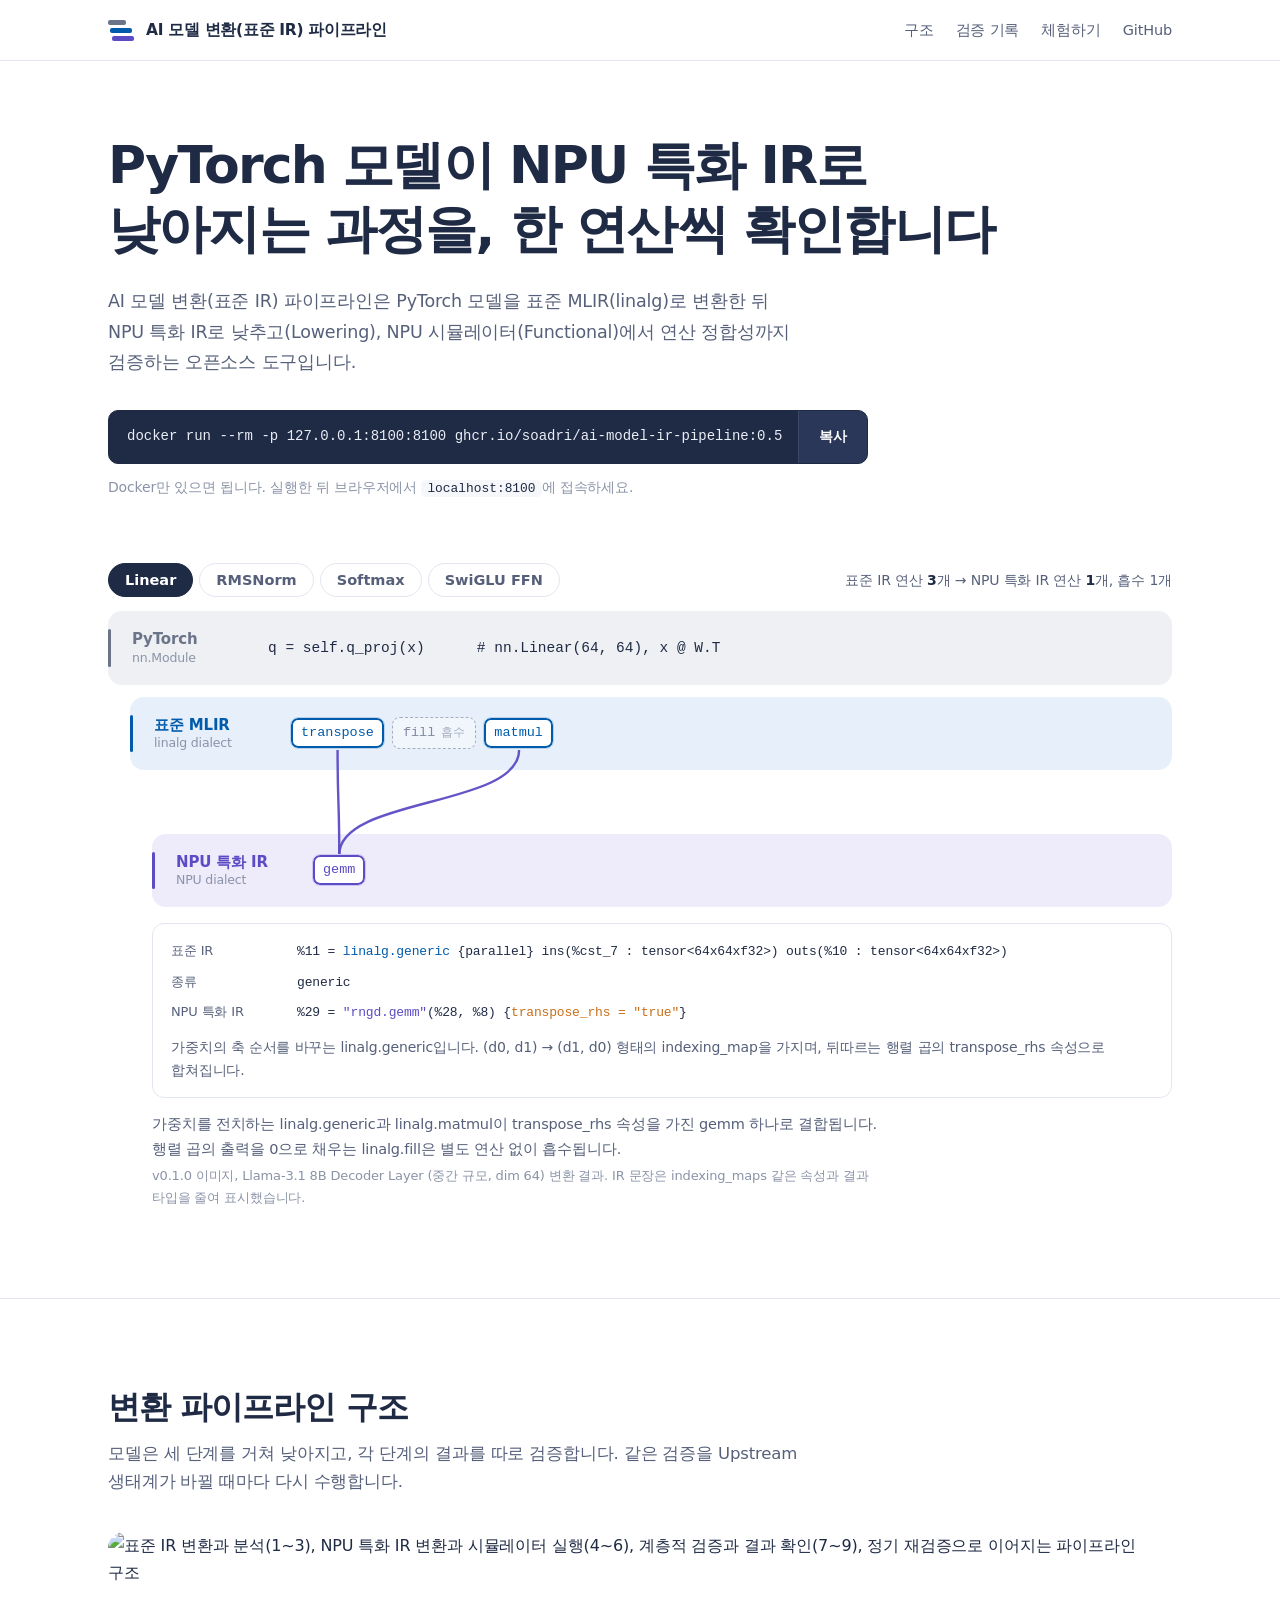
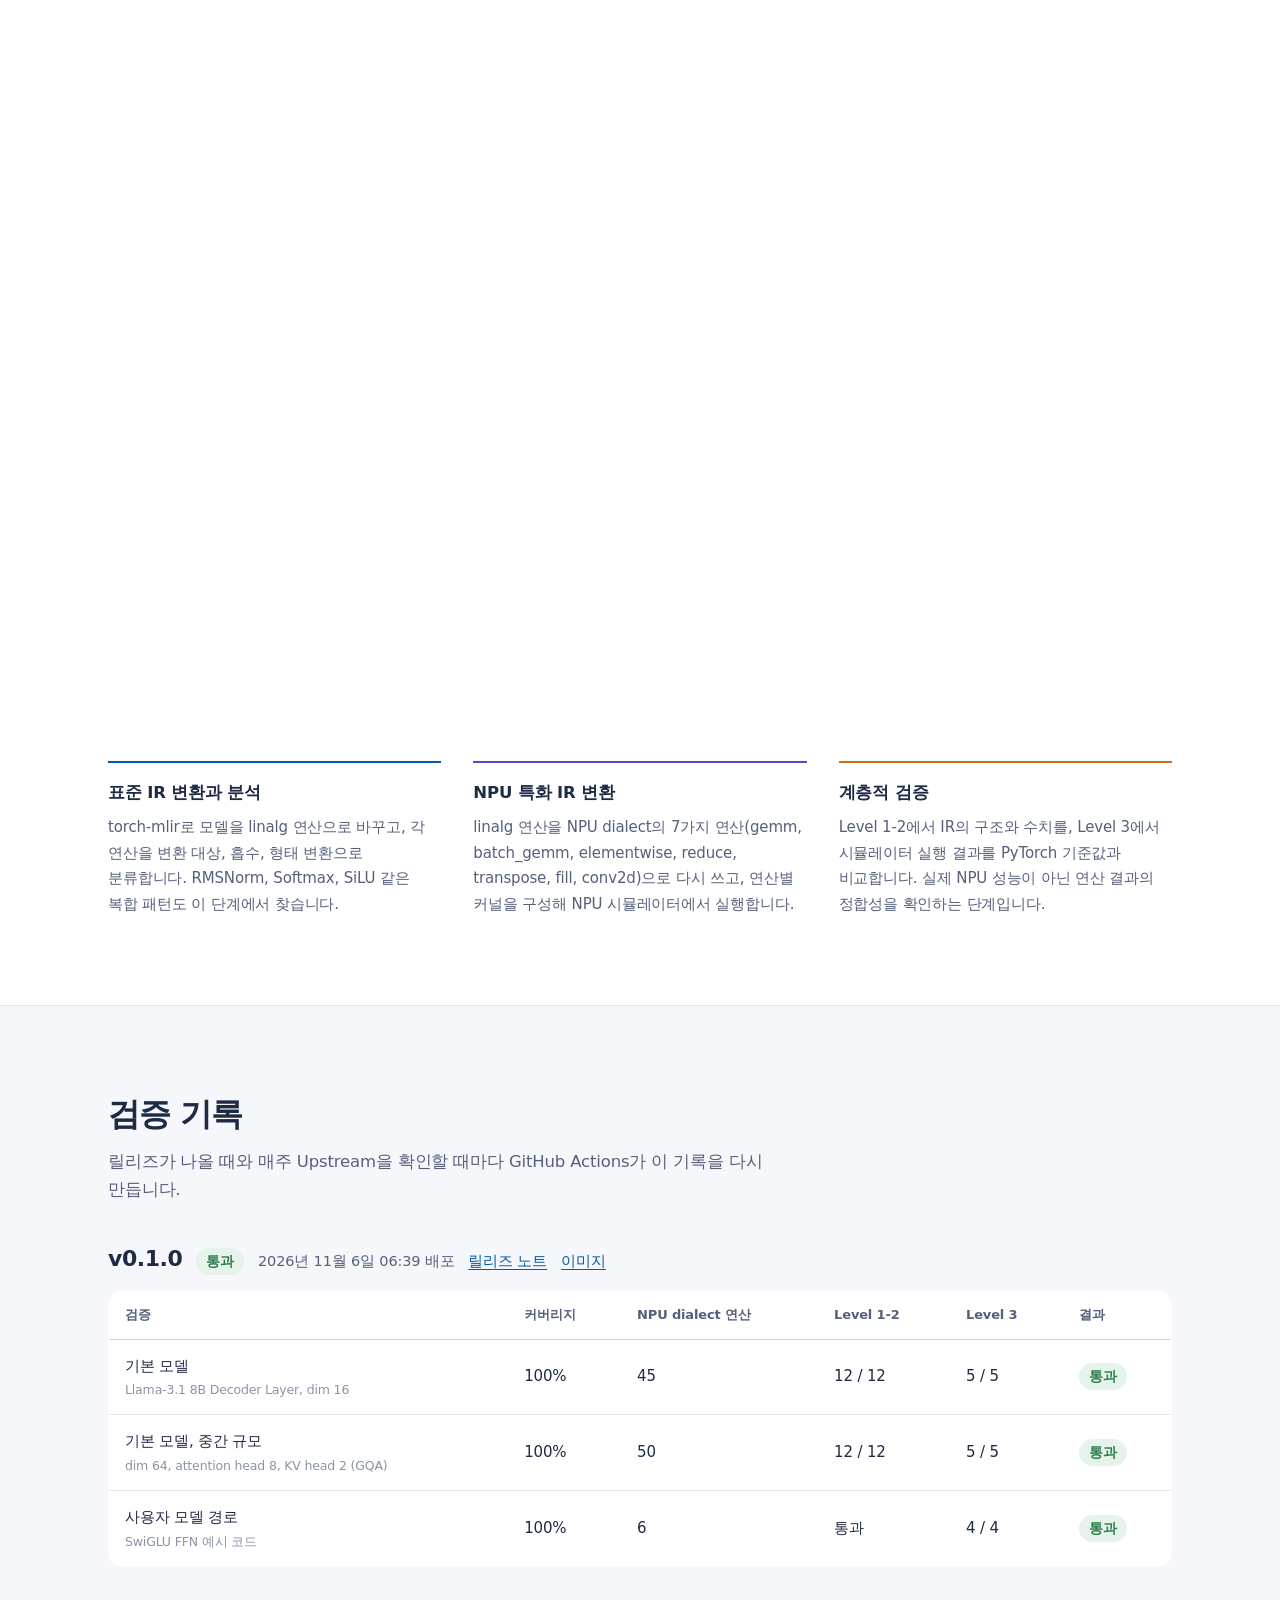
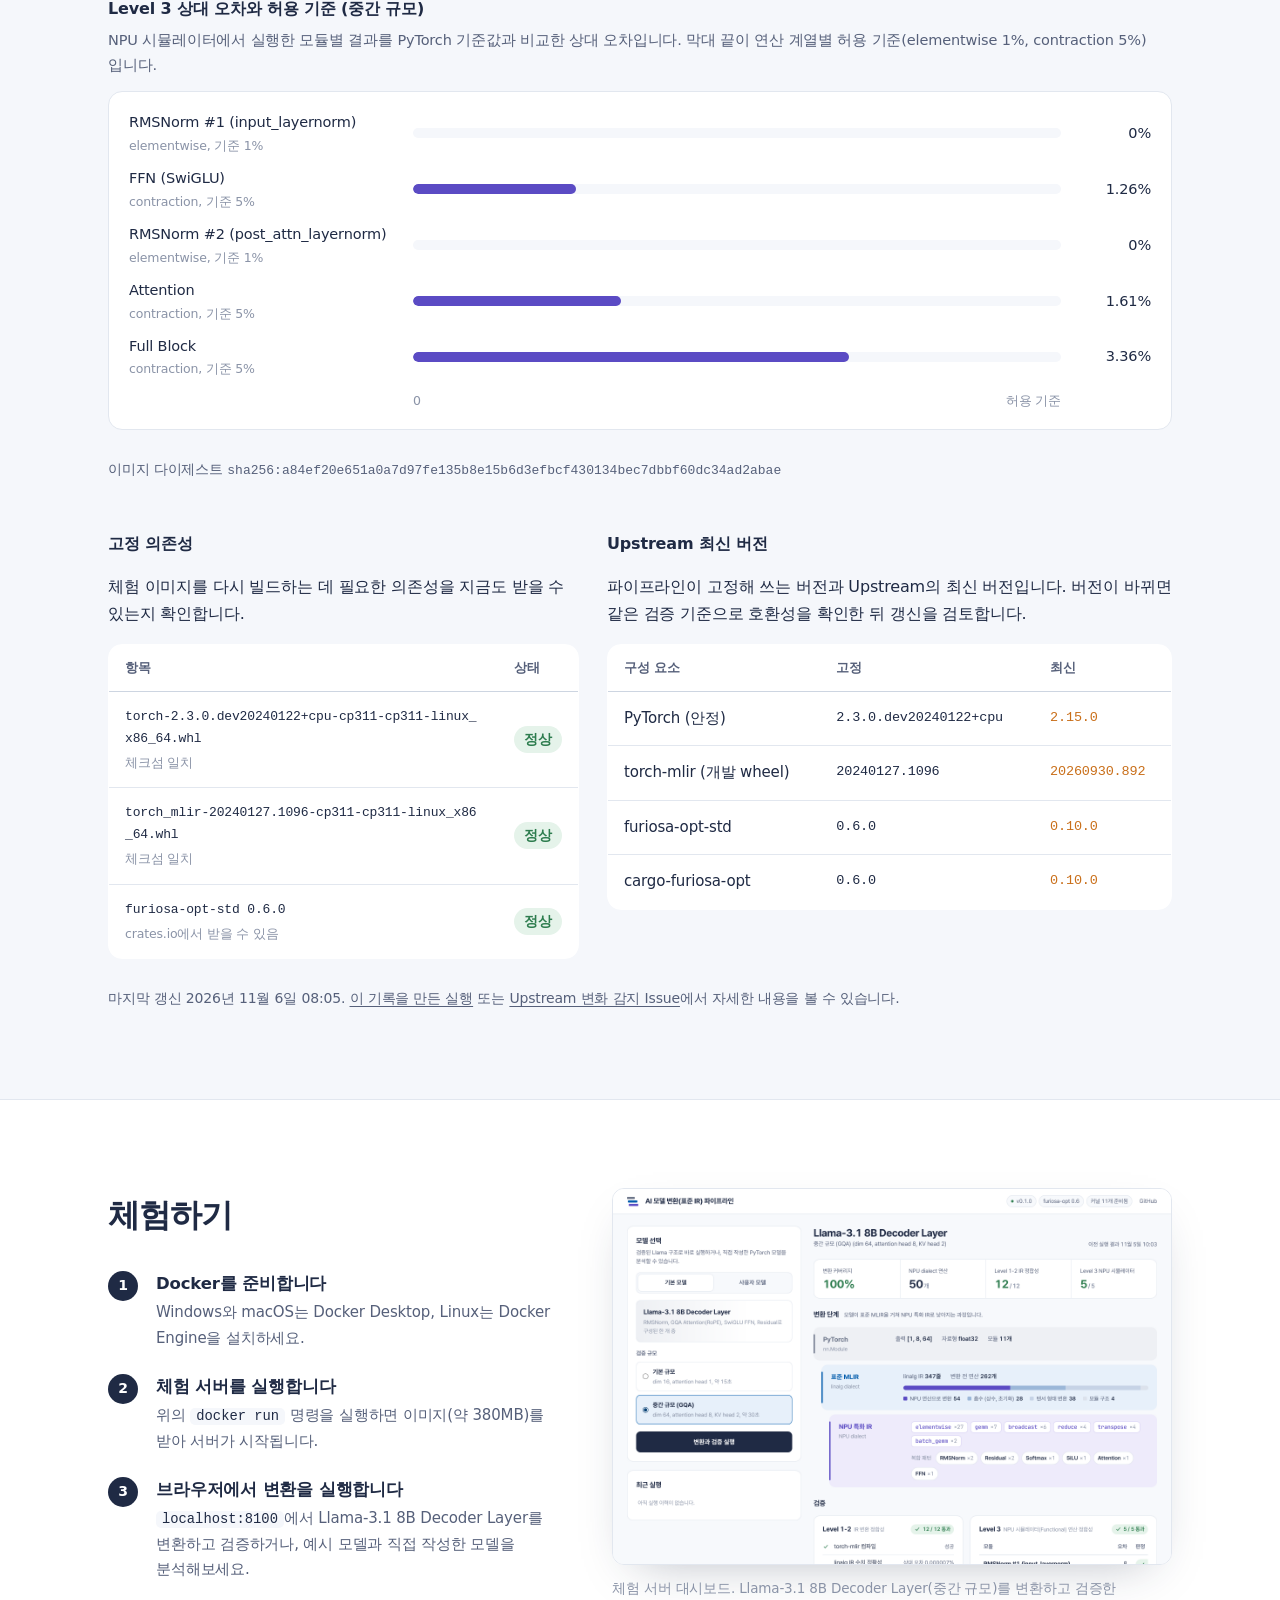
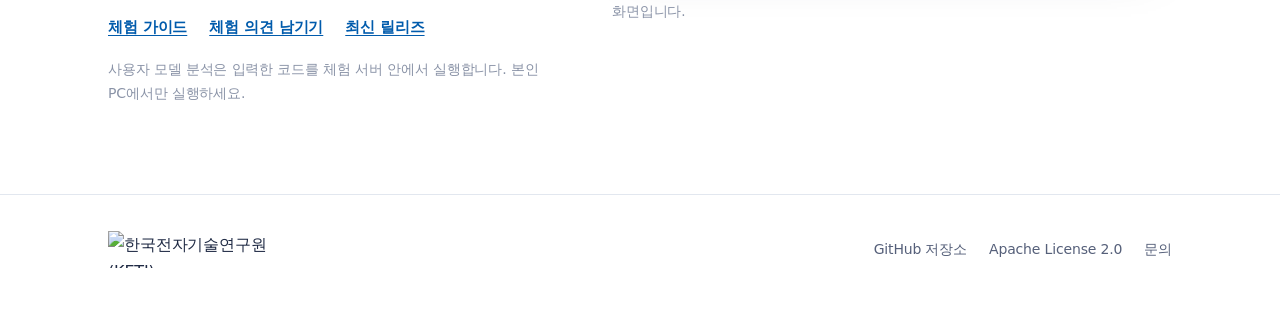
==== commit 0b23fd07: "v0.5.0: GELU(erf) 지원 — 변환 규칙, 1패스 커널, Level 3, GELU·FFN(GELU/GeGLU) 패턴, convert --require-pass" ====
--- a/site/index.html
+++ b/site/index.html
@@ -41,7 +41,7 @@
           NPU 시뮬레이터(Functional)에서 연산 정합성까지 검증하는 오픈소스 도구입니다.
         </p>
         <div class="cmd" role="group" aria-label="체험 서버 실행 명령">
-          <code id="run-cmd">docker run --rm -p 127.0.0.1:8100:8100 ghcr.io/soadri/ai-model-ir-pipeline:0.4</code>
+          <code id="run-cmd">docker run --rm -p 127.0.0.1:8100:8100 ghcr.io/soadri/ai-model-ir-pipeline:0.5</code>
           <button type="button" class="copy" data-copy="run-cmd">복사</button>
         </div>
         <p class="hint">Docker만 있으면 됩니다. 실행한 뒤 브라우저에서 <code>localhost:8100</code>에 접속하세요.</p>
--- a/site/site.css
+++ b/site/site.css
@@ -283,3 +283,5 @@
 
 .stamp code { word-break: break-all; font-size: 13px; }
 @media (max-width: 760px) { .br-wide { display: none; } }
+
+.ver.unused { color: var(--muted, #8A93A7); font-family: inherit; letter-spacing: normal; }
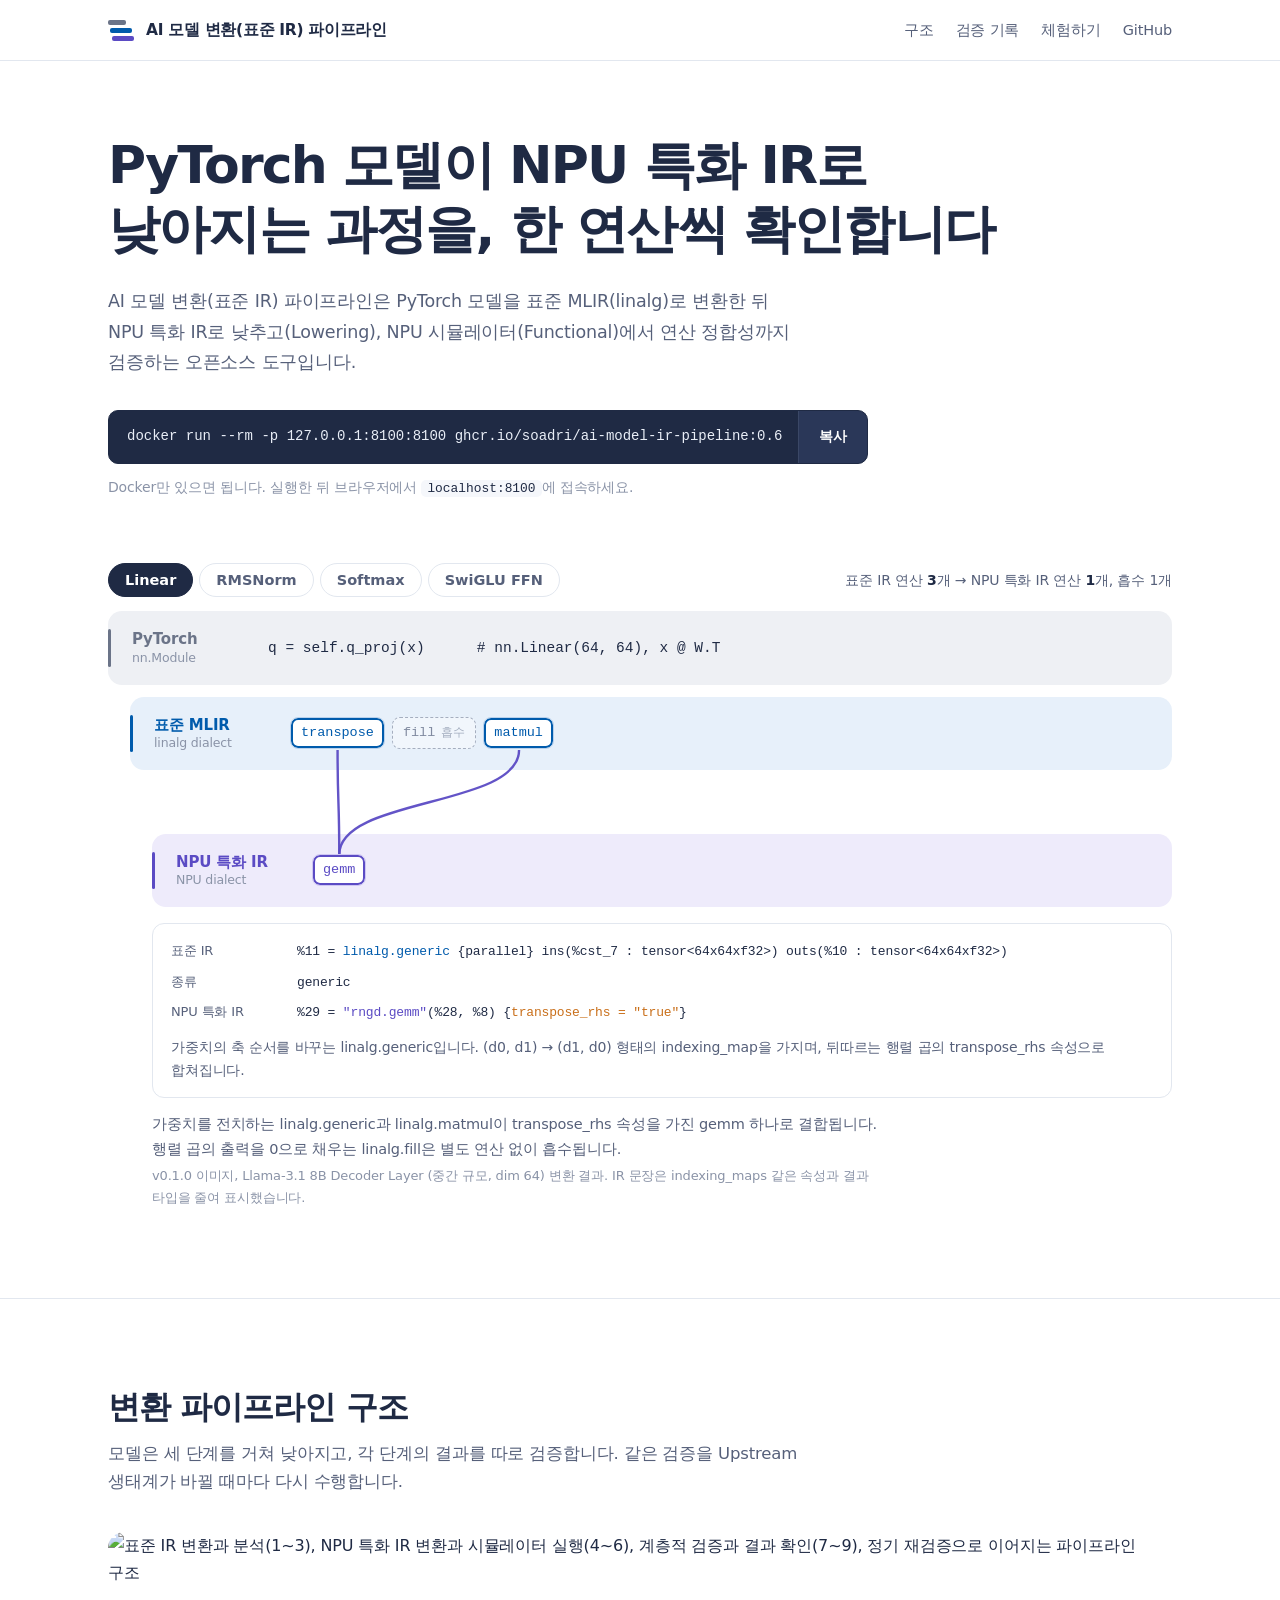
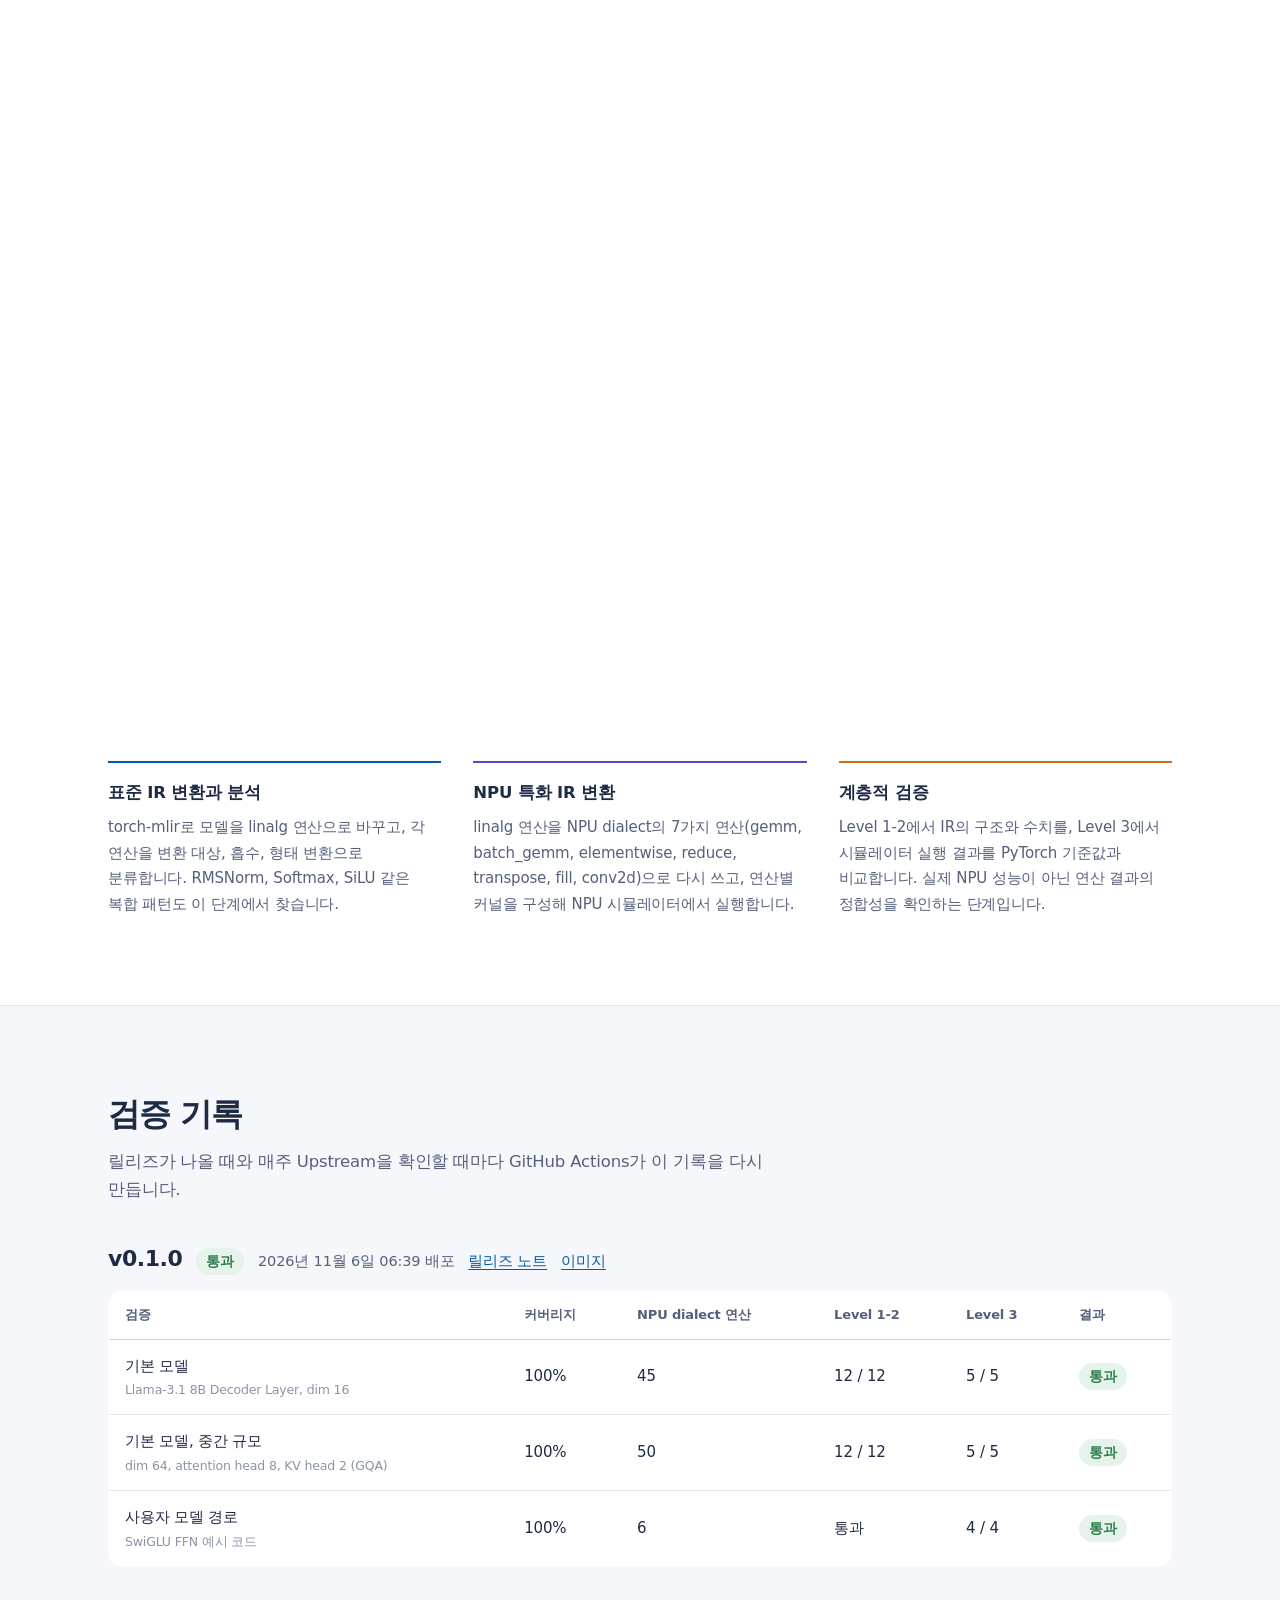
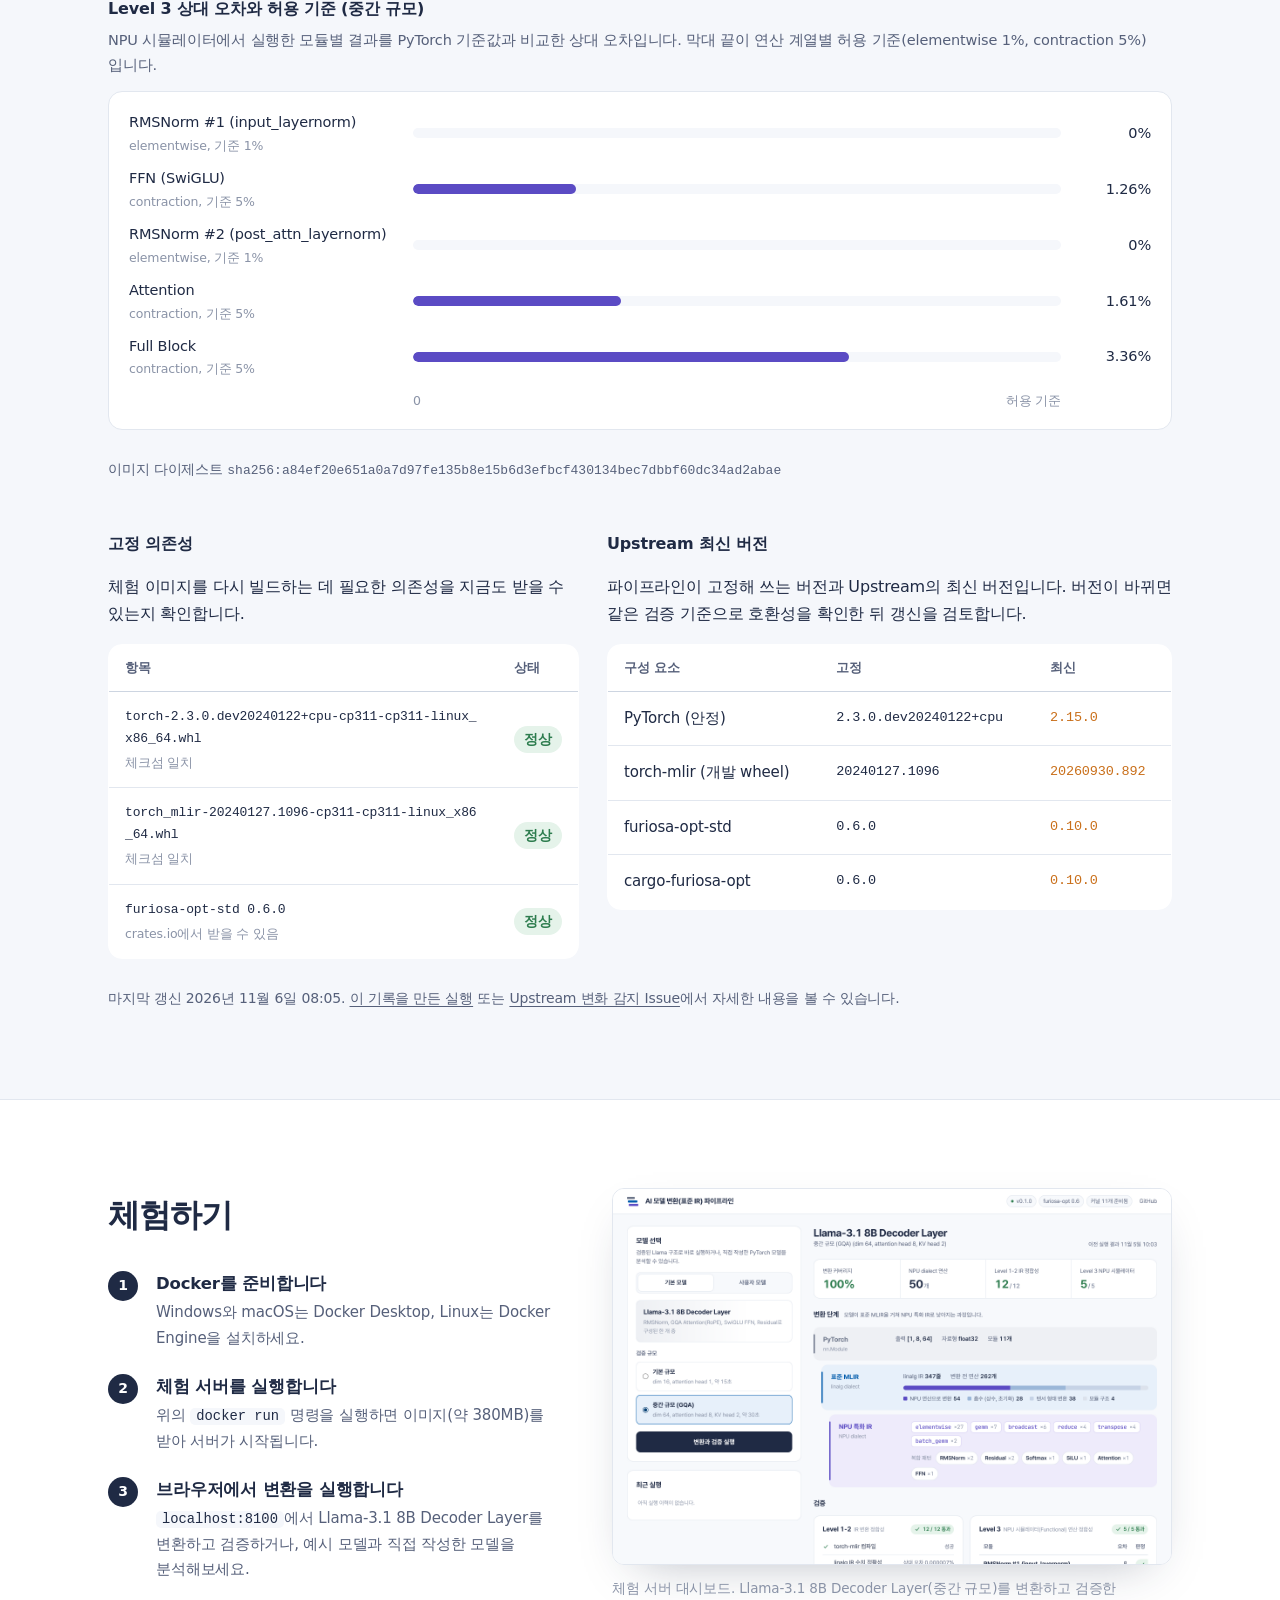
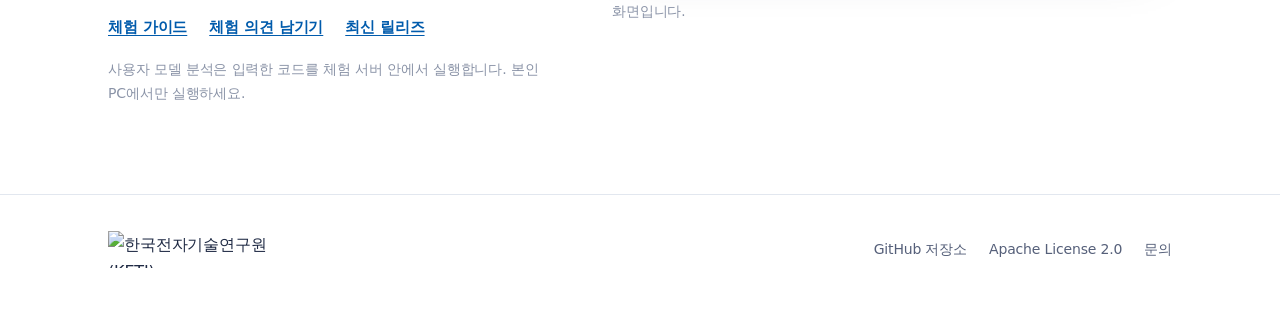
==== commit 2d3036d0: "v0.6.0: ReLU 지원 — 변환 규칙(cmpf+select), Clip 커널, Level 3, ReLU·FFN(ReGLU/ReLU) 패턴, CI·Release ReGLU 경로" ====
--- a/site/index.html
+++ b/site/index.html
@@ -41,7 +41,7 @@
           NPU 시뮬레이터(Functional)에서 연산 정합성까지 검증하는 오픈소스 도구입니다.
         </p>
         <div class="cmd" role="group" aria-label="체험 서버 실행 명령">
-          <code id="run-cmd">docker run --rm -p 127.0.0.1:8100:8100 ghcr.io/soadri/ai-model-ir-pipeline:0.5</code>
+          <code id="run-cmd">docker run --rm -p 127.0.0.1:8100:8100 ghcr.io/soadri/ai-model-ir-pipeline:0.6</code>
           <button type="button" class="copy" data-copy="run-cmd">복사</button>
         </div>
         <p class="hint">Docker만 있으면 됩니다. 실행한 뒤 브라우저에서 <code>localhost:8100</code>에 접속하세요.</p>
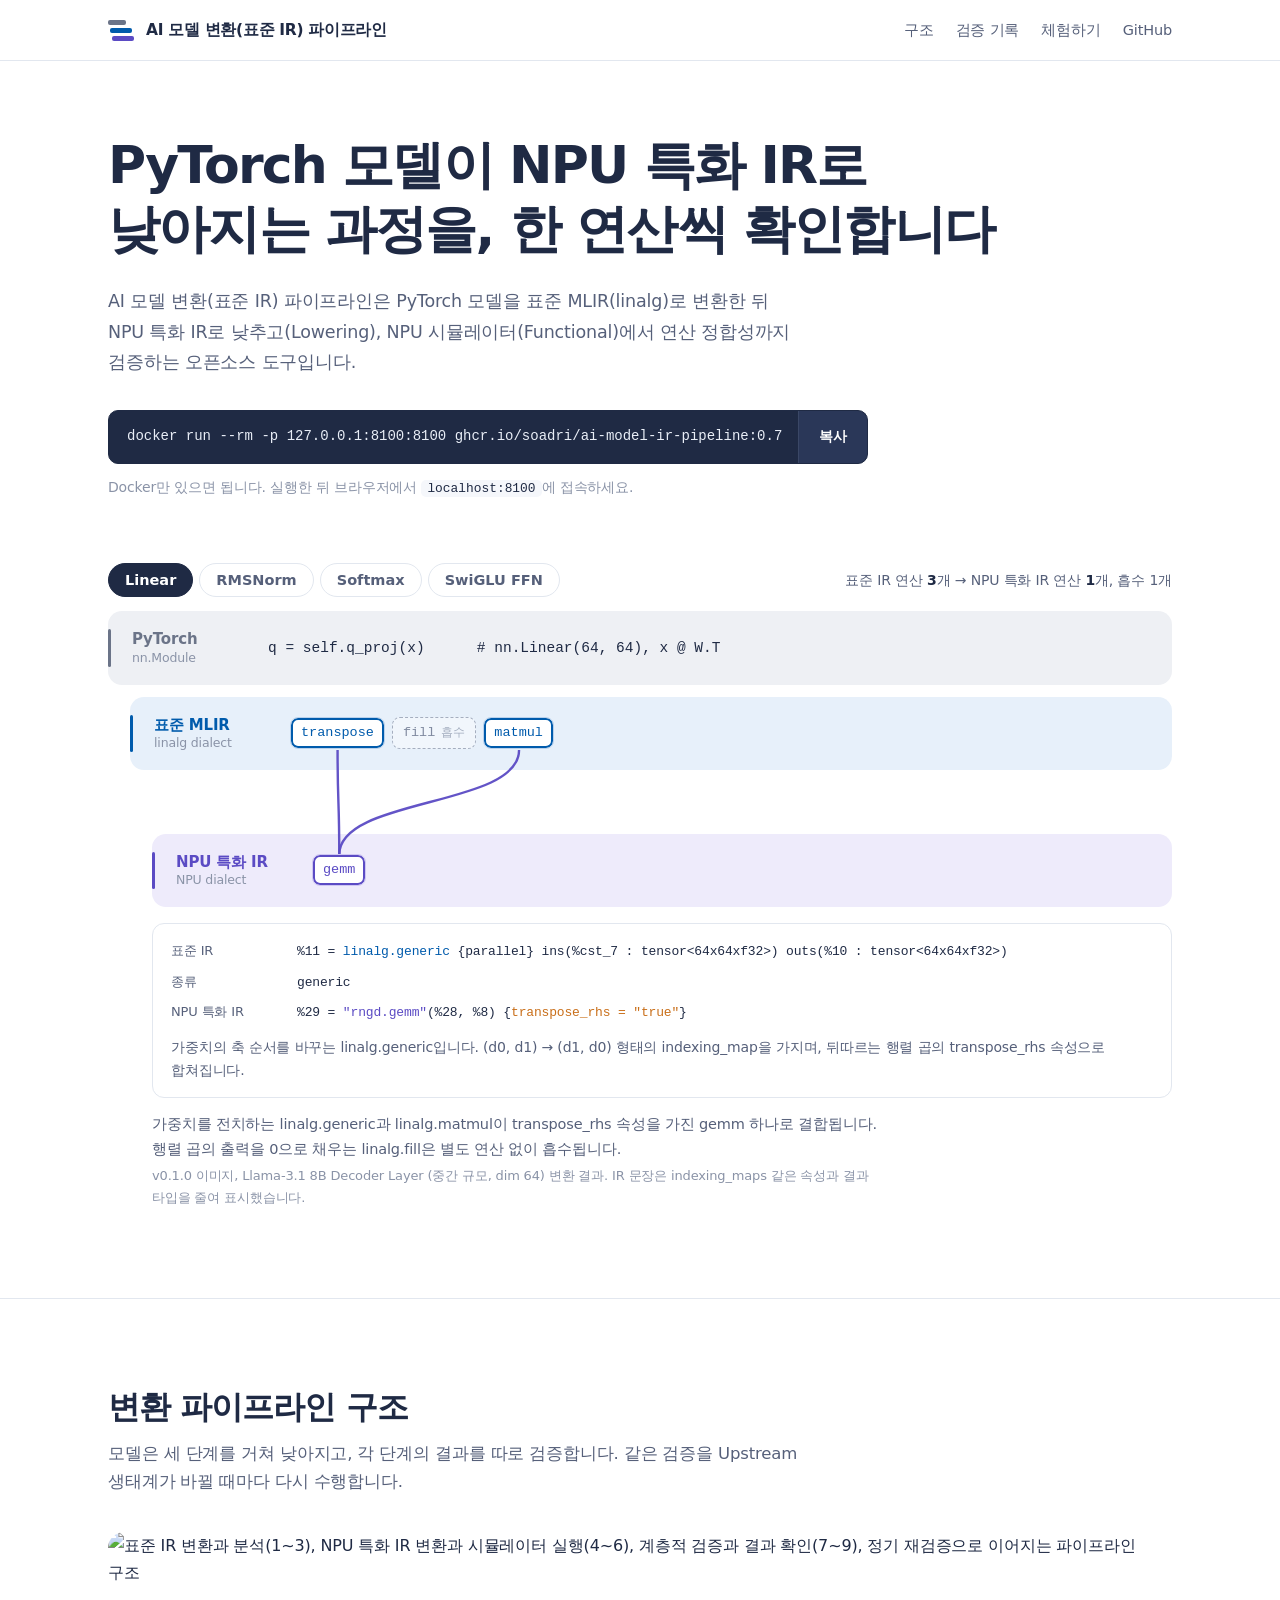
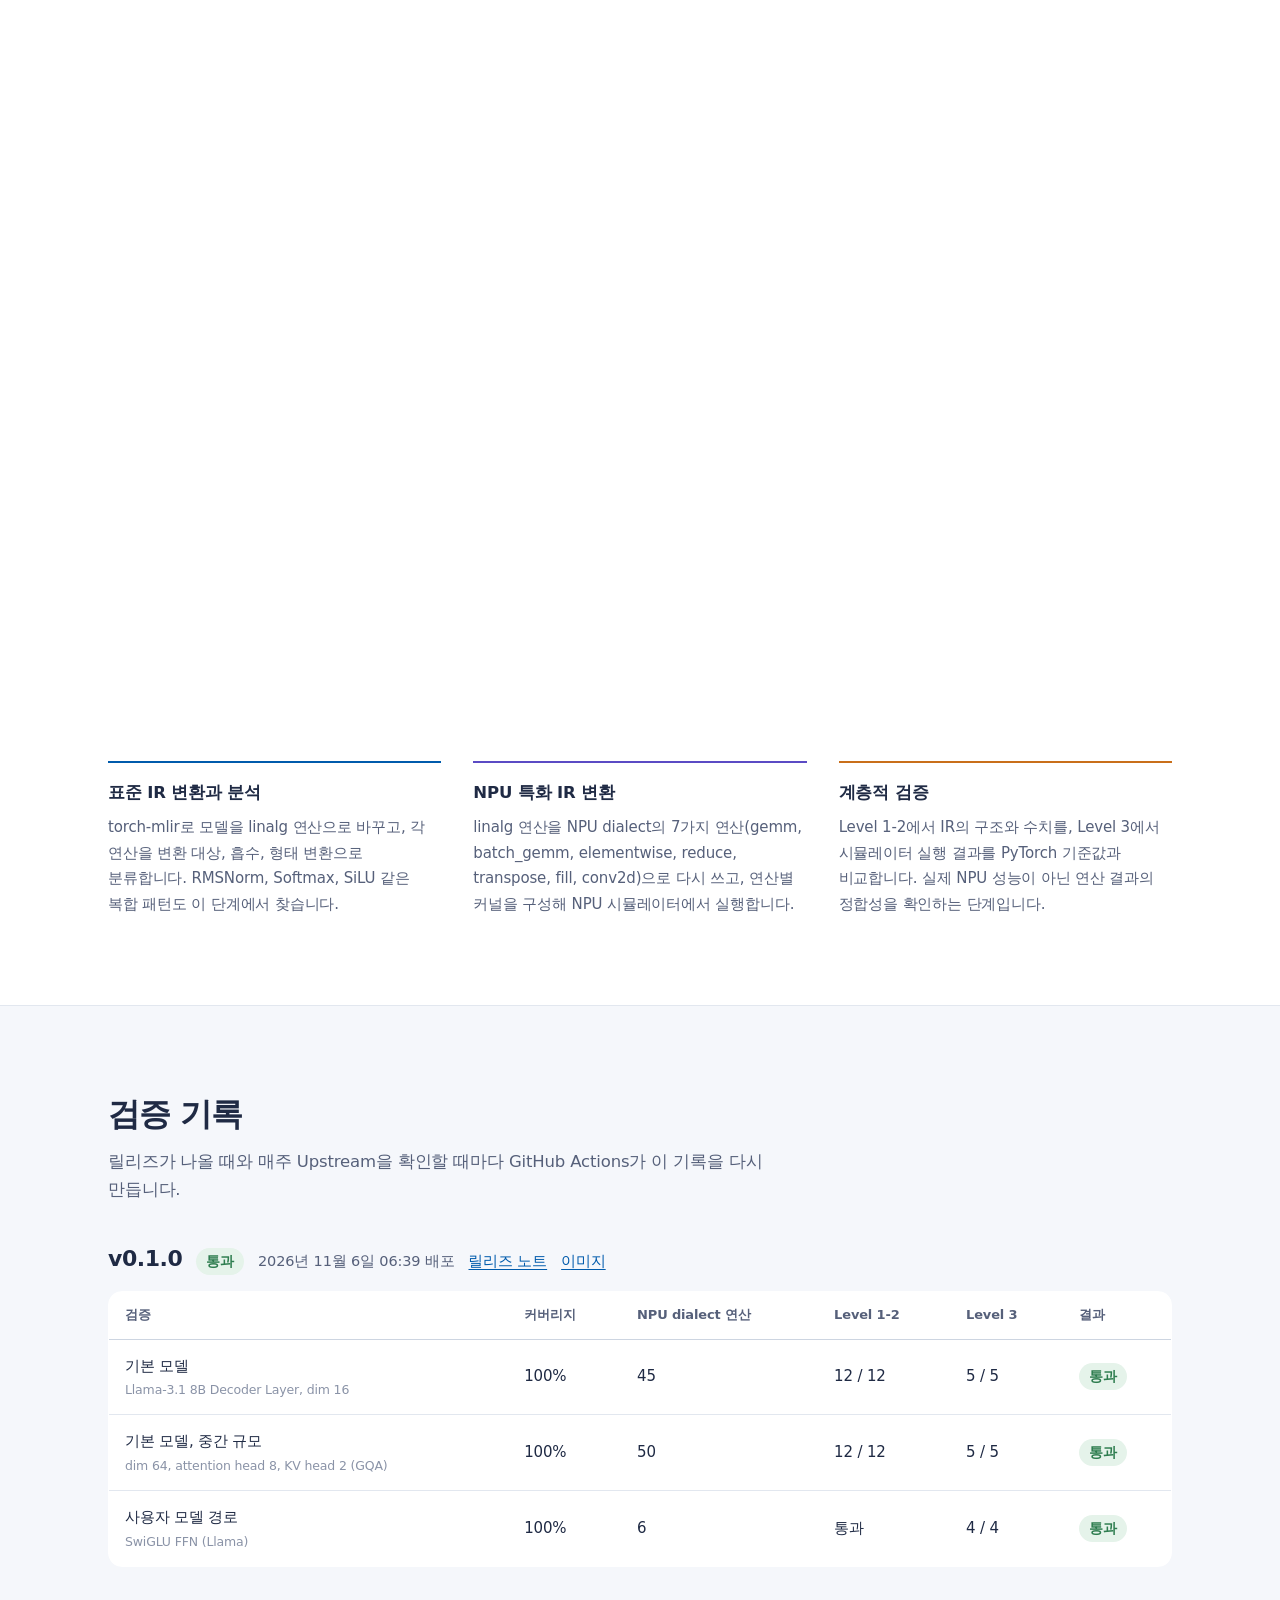
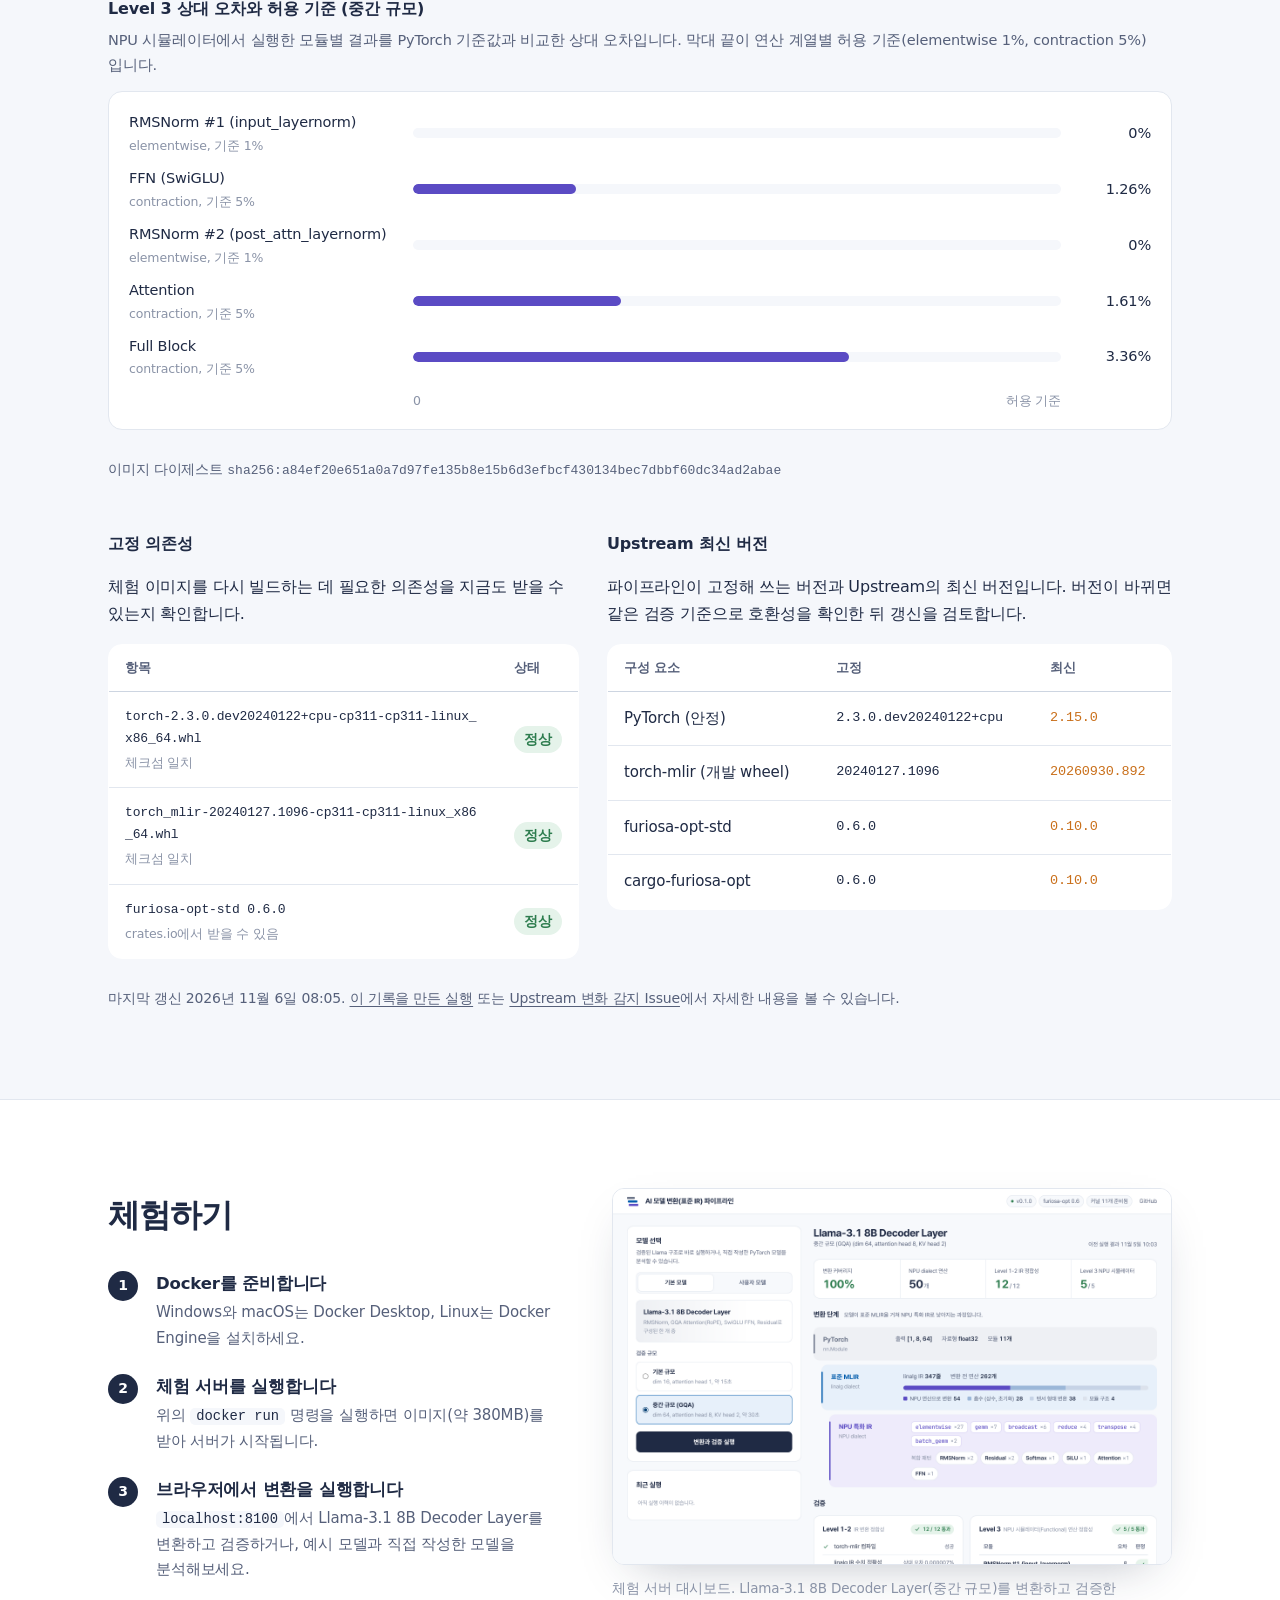
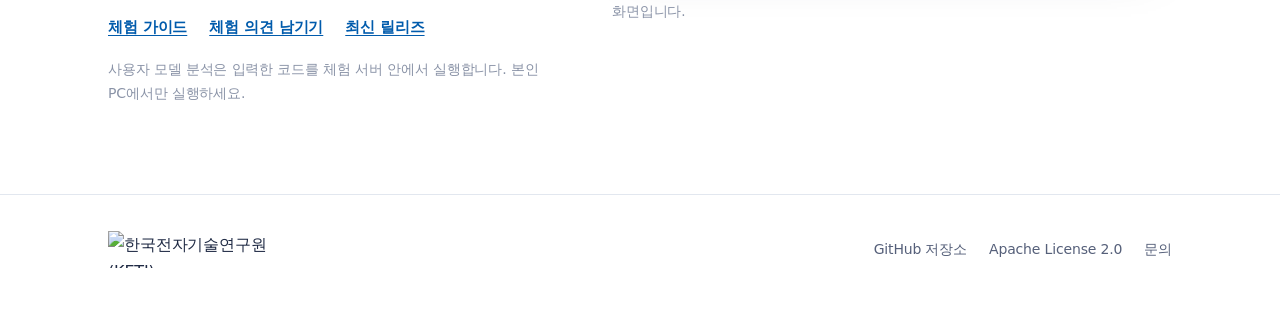
==== commit 5c2225d3: "v0.7.0: 예시 기반 패턴 식별(실험적) — 규칙 기반과 나란히 실행, 템플릿 10개, 일치율 평가를 CI·Release에" ====
--- a/site/index.html
+++ b/site/index.html
@@ -41,7 +41,7 @@
           NPU 시뮬레이터(Functional)에서 연산 정합성까지 검증하는 오픈소스 도구입니다.
         </p>
         <div class="cmd" role="group" aria-label="체험 서버 실행 명령">
-          <code id="run-cmd">docker run --rm -p 127.0.0.1:8100:8100 ghcr.io/soadri/ai-model-ir-pipeline:0.6</code>
+          <code id="run-cmd">docker run --rm -p 127.0.0.1:8100:8100 ghcr.io/soadri/ai-model-ir-pipeline:0.7</code>
           <button type="button" class="copy" data-copy="run-cmd">복사</button>
         </div>
         <p class="hint">Docker만 있으면 됩니다. 실행한 뒤 브라우저에서 <code>localhost:8100</code>에 접속하세요.</p>
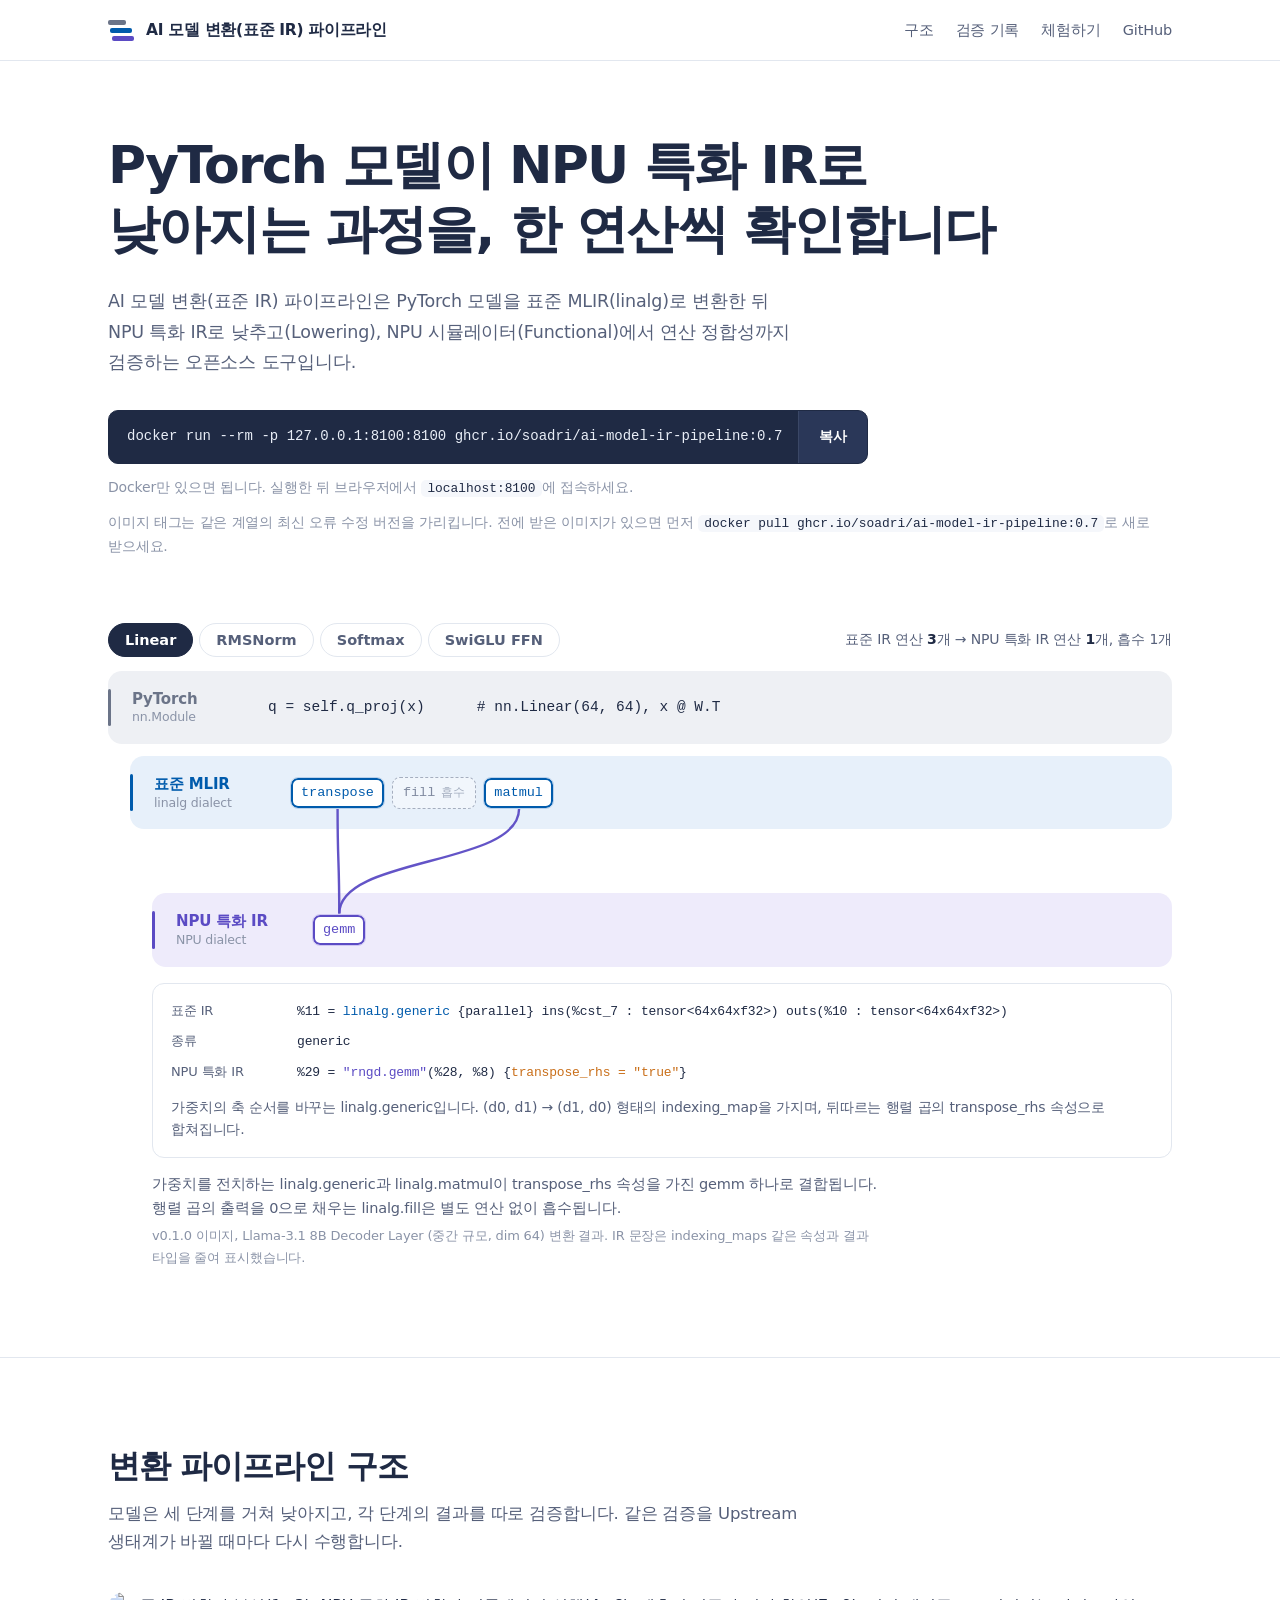
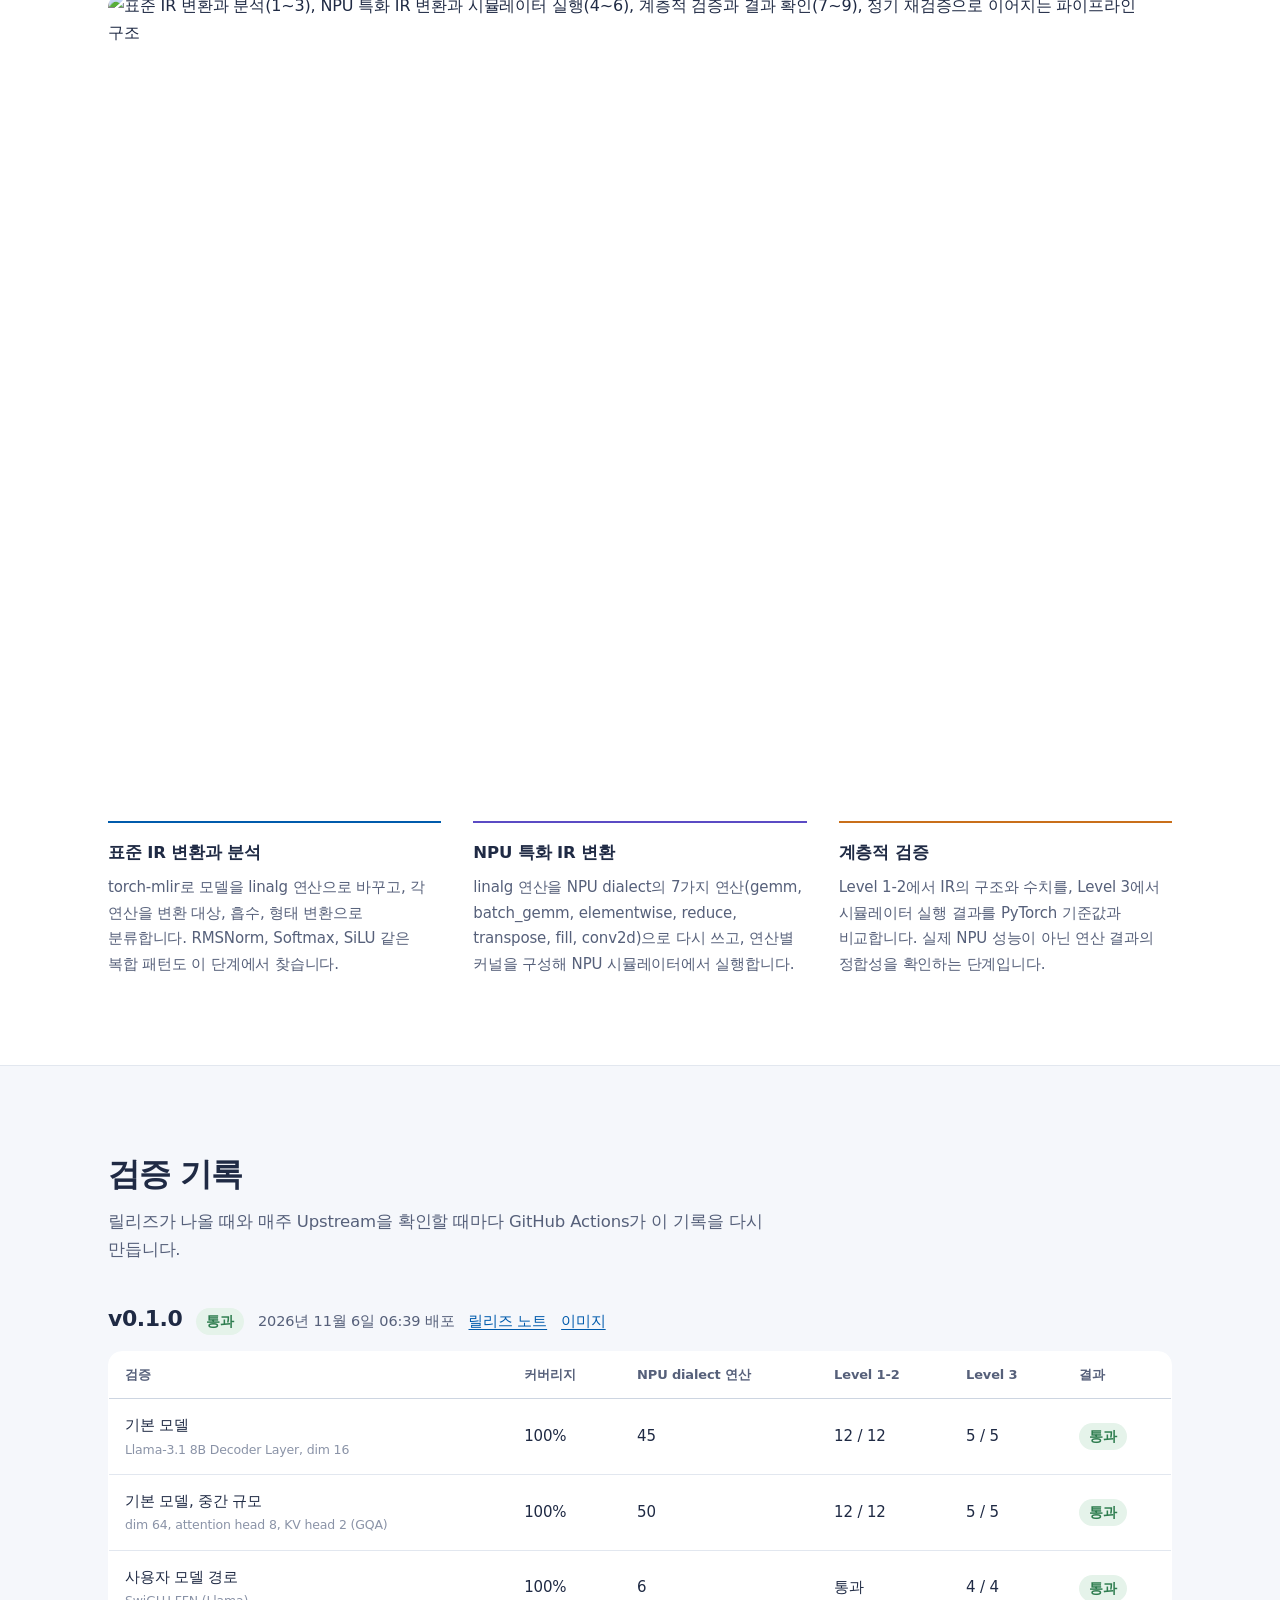
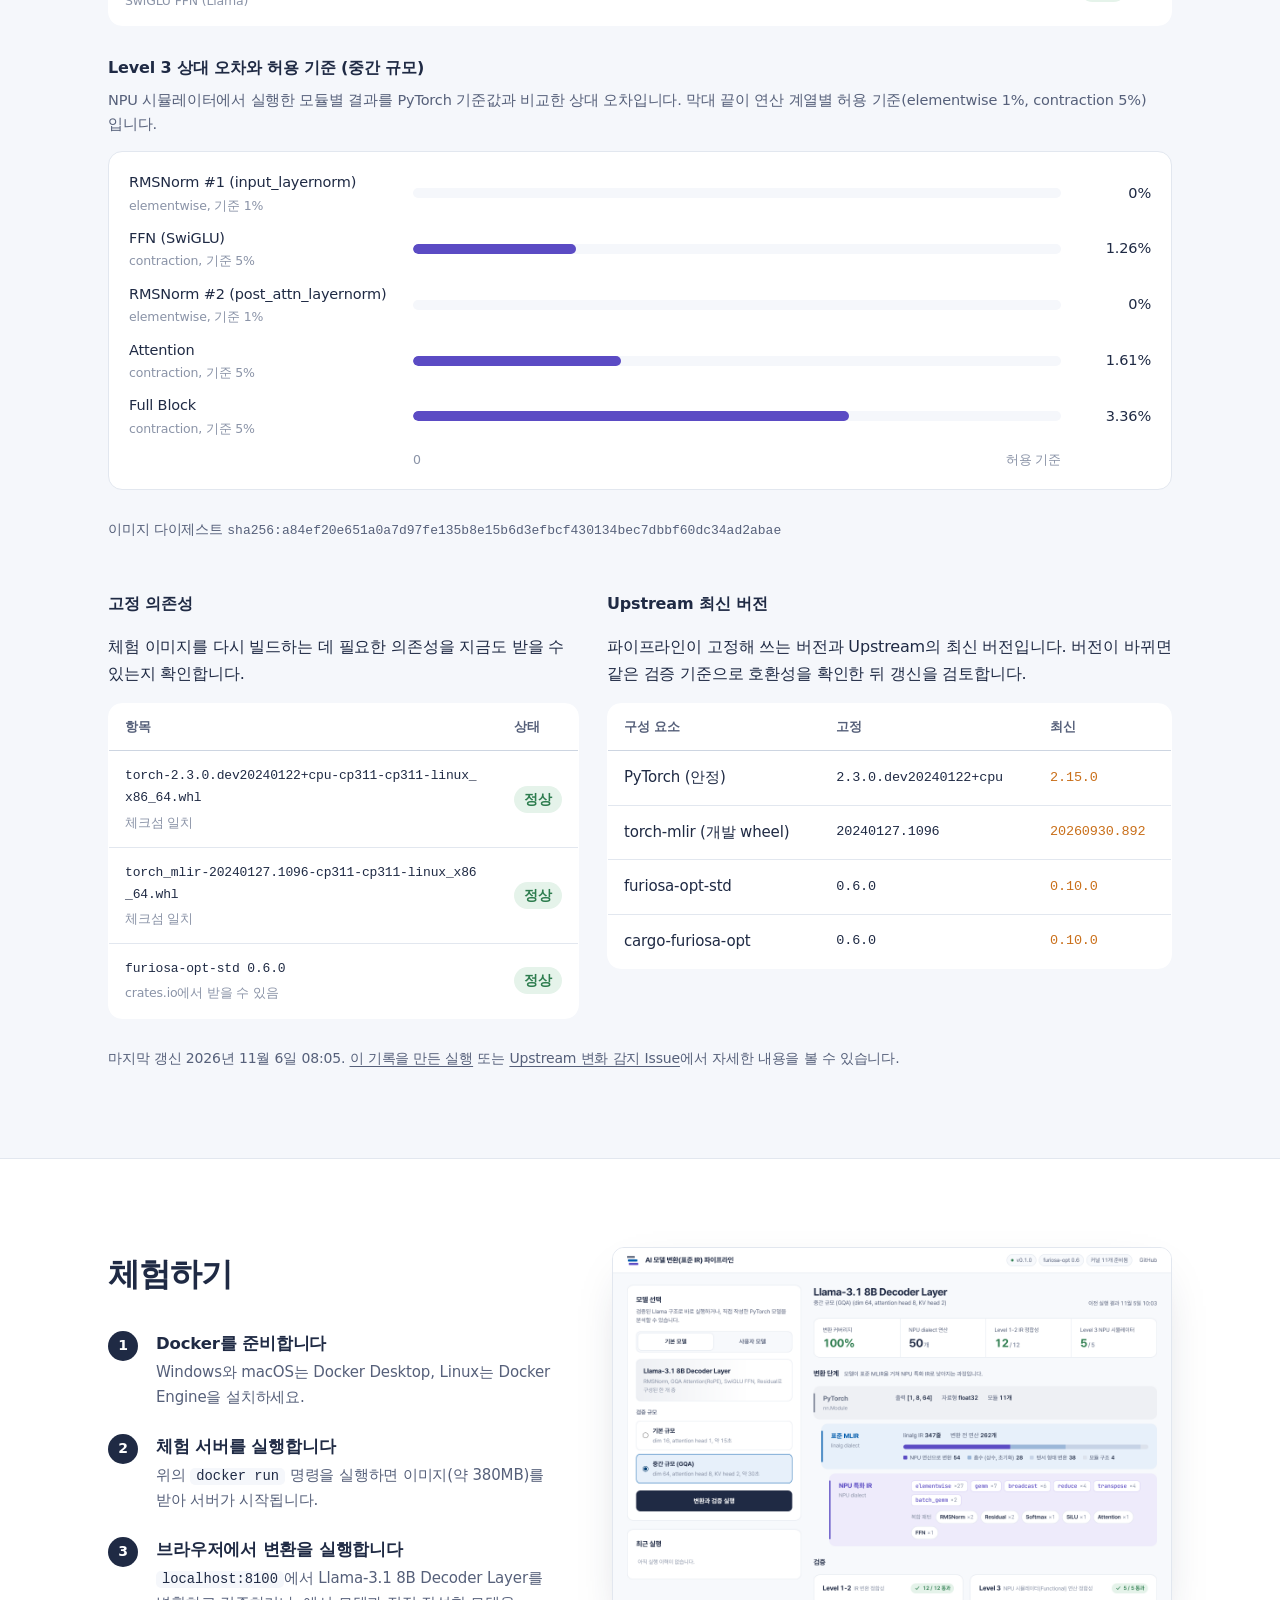
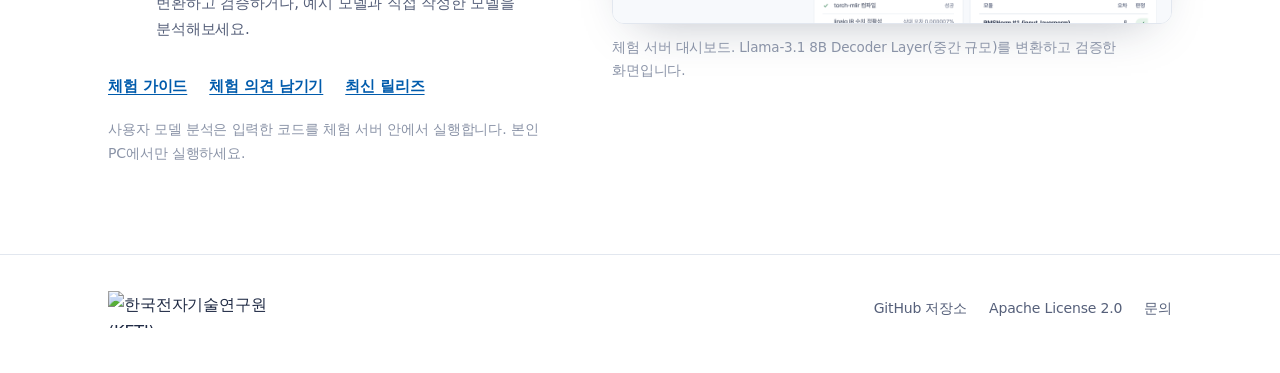
==== commit 613b6059: "v0.7.3: 실행 안내에 이미지 태그의 뜻과 docker pull, 소개 페이지에 태그가 가리키는 현재 버전 표시" ====
--- a/site/index.html
+++ b/site/index.html
@@ -45,6 +45,7 @@
           <button type="button" class="copy" data-copy="run-cmd">복사</button>
         </div>
         <p class="hint">Docker만 있으면 됩니다. 실행한 뒤 브라우저에서 <code>localhost:8100</code>에 접속하세요.</p>
+        <p class="hint" id="tag-note">이미지 태그는 같은 계열의 최신 오류 수정 버전을 가리킵니다<span id="tag-current"></span>. 전에 받은 이미지가 있으면 먼저 <code id="pull-cmd">docker pull ghcr.io/soadri/ai-model-ir-pipeline:0.7</code>로 새로 받으세요.</p>
 
         <figure class="lens" id="lens" aria-labelledby="lens-caption">
           <div class="lens-bar">
